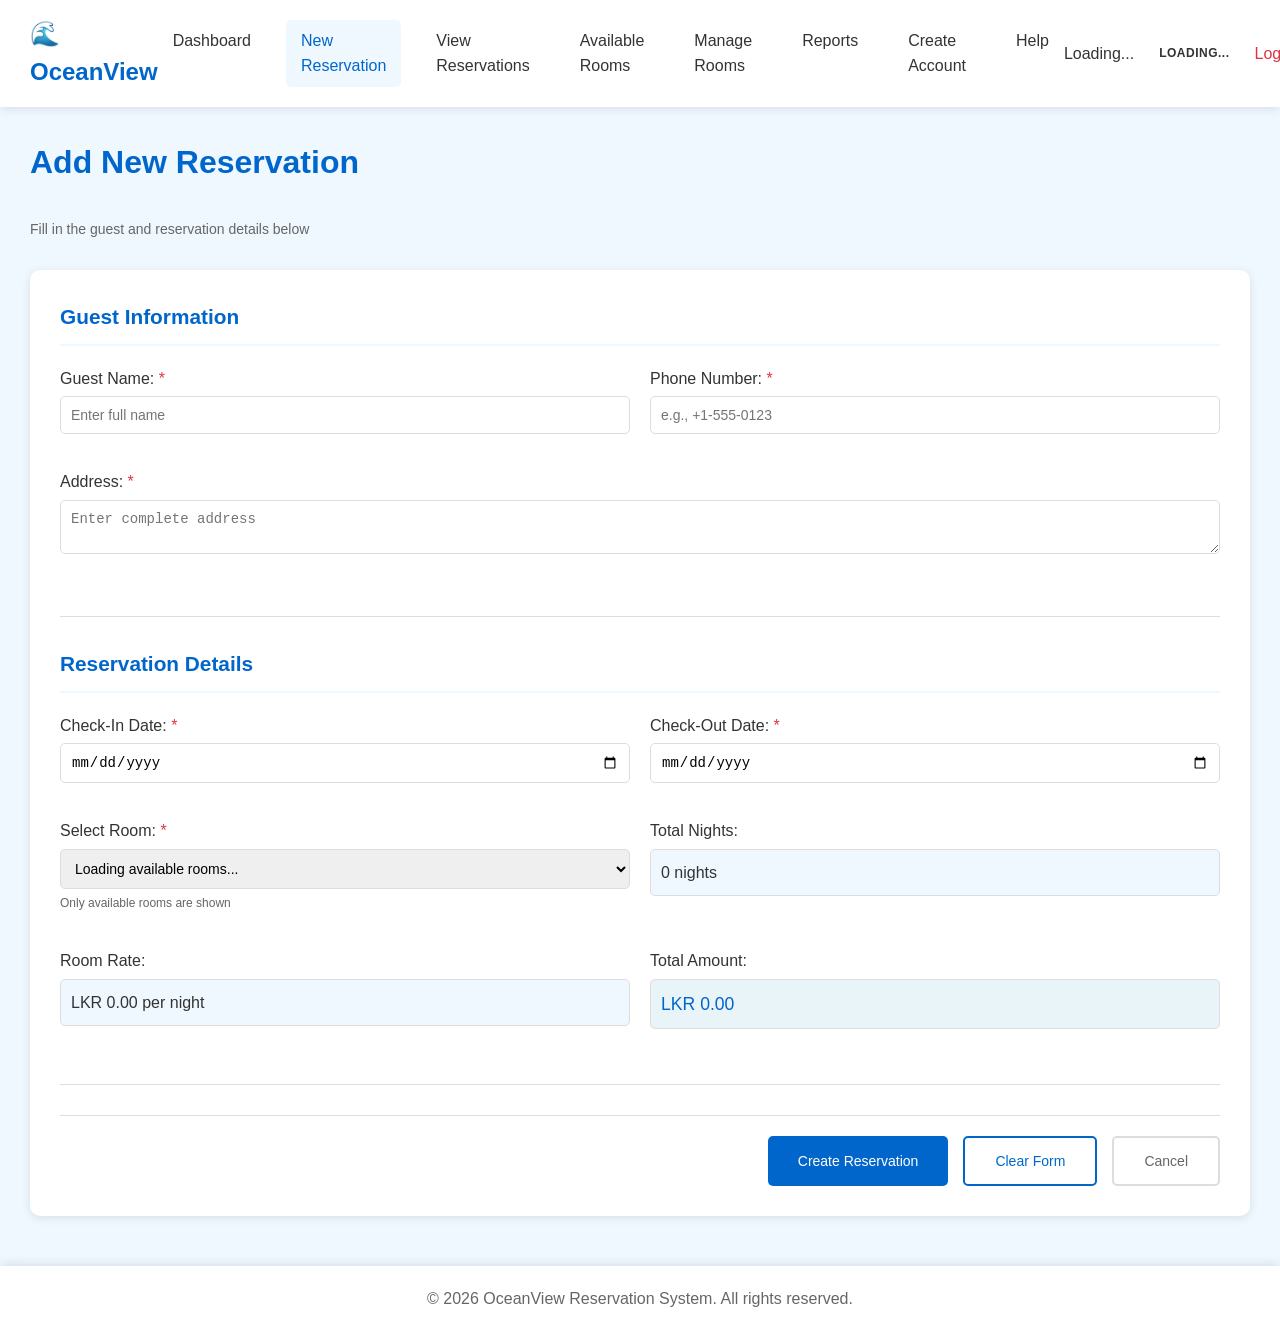
==== src/main/webapp/pages/add-reservation.html @ 39994189 "Add add-reservation.html and view-reservation.html pages" ====
<!DOCTYPE html>
<html lang="en">
<head>
    <meta charset="UTF-8">
    <meta name="viewport" content="width=device-width, initial-scale=1.0">
    <title>Add Reservation - OceanView Reservation System</title>
    <link rel="stylesheet" href="../css/style.css">
</head>
<body>
    <div class="dashboard-container">
        <header class="header">
            <div class="logo">🌊 OceanView</div>
            <nav class="nav">
                <a href="dashboard.html">Dashboard</a>
                <a href="add-reservation.html" class="active" data-permission="canAddReservations">New Reservation</a>
                <a href="view-reservation.html" data-permission="canViewReservations">View Reservations</a>
                <a href="available-rooms.html" data-permission="canViewRooms">Available Rooms</a>
                <a href="manage-rooms.html" data-permission="canManageRooms">Manage Rooms</a>
                <a href="report.html" data-permission="canViewReports">Reports</a>
                <a href="create-account.html" data-permission="canManageAccounts">Create Account</a>
                <a href="help.html">Help</a>
            </nav>
            <div class="user-menu">
                <span id="username">Loading...</span>
                <span id="userRole" class="role-badge">Loading...</span>
                <a href="../index.html" class="logout" onclick="logout(event)">Logout</a>
            </div>
        </header>

        <main class="main-content">
            <div class="page-header">
                <h1>Add New Reservation</h1>
                <p class="page-description">Fill in the guest and reservation details below</p>
            </div>

            <div id="messageArea" class="message-area" style="display: none;"></div>
            
            <form id="addReservationForm" class="reservation-form">
                <div class="form-section">
                    <h2>Guest Information</h2>
                    <div class="form-row">
                        <div class="form-group">
                            <label for="guestName">Guest Name: <span class="required">*</span></label>
                            <input type="text" id="guestName" name="guestName" required 
                                   placeholder="Enter full name" maxlength="100">
                            <span class="field-error" id="guestNameError"></span>
                        </div>
                        <div class="form-group">
                            <label for="contactNumber">Phone Number: <span class="required">*</span></label>
                            <input type="tel" id="contactNumber" name="contactNumber" required 
                                   placeholder="e.g., +1-555-0123" pattern="[\+]?[0-9\-\s]+" maxlength="20">
                            <span class="field-error" id="contactNumberError"></span>
                        </div>
                    </div>
                    <div class="form-row">
                        <div class="form-group full-width">
                            <label for="address">Address: <span class="required">*</span></label>
                            <textarea id="address" name="address" required rows="2" 
                                      placeholder="Enter complete address" maxlength="255"></textarea>
                            <span class="field-error" id="addressError"></span>
                        </div>
                    </div>
                </div>

                <div class="form-section">
                    <h2>Reservation Details</h2>
                    <div class="form-row">
                        <div class="form-group">
                            <label for="checkInDate">Check-In Date: <span class="required">*</span></label>
                            <input type="date" id="checkInDate" name="checkInDate" required>
                            <span class="field-error" id="checkInDateError"></span>
                        </div>
                        <div class="form-group">
                            <label for="checkOutDate">Check-Out Date: <span class="required">*</span></label>
                            <input type="date" id="checkOutDate" name="checkOutDate" required>
                            <span class="field-error" id="checkOutDateError"></span>
                        </div>
                    </div>
                    <div class="form-row">
                        <div class="form-group">
                            <label for="roomId">Select Room: <span class="required">*</span></label>
                            <select id="roomId" name="roomId" required>
                                <option value="">Loading available rooms...</option>
                            </select>
                            <span class="field-help">Only available rooms are shown</span>
                            <span class="field-error" id="roomIdError"></span>
                        </div>
                        <div class="form-group">
                            <label>Total Nights:</label>
                            <div class="calculated-field">
                                <span id="totalNights">0</span> nights
                            </div>
                        </div>
                    </div>
                    <div class="form-row">
                        <div class="form-group">
                            <label>Room Rate:</label>
                            <div class="calculated-field">
                                LKR <span id="pricePerNight">0.00</span> per night
                            </div>
                        </div>
                        <div class="form-group">
                            <label>Total Amount:</label>
                            <div class="calculated-field total-amount">
                                LKR <span id="totalAmount">0.00</span>
                            </div>
                        </div>
                    </div>
                </div>

                <div class="form-actions">
                    <button type="submit" class="btn-primary" id="submitBtn">
                        <span id="submitBtnText">Create Reservation</span>
                        <span id="submitBtnLoading" style="display: none;">Creating...</span>
                    </button>
                    <button type="reset" class="btn-secondary" id="resetBtn">Clear Form</button>
                    <a href="dashboard.html" class="btn-cancel">Cancel</a>
                </div>
            </form>
        </main>

        <footer class="footer">
            <p>&copy; 2026 OceanView Reservation System. All rights reserved.</p>
        </footer>
    </div>
    <script src="../js/auth.js?v=2"></script>
    <script src="../js/add-reservation.js?v=2"></script>
</body>
</html>
---- src/main/webapp/css/style.css ----
/* OceanView Reservation System - Main Stylesheet */

/* ========== Global Styles ========== */
* {
    margin: 0;
    padding: 0;
    box-sizing: border-box;
}

:root {
    --primary-color: #0066cc;
    --secondary-color: #004999;
    --accent-color: #00aaff;
    --success-color: #28a745;
    --warning-color: #ffc107;
    --danger-color: #dc3545;
    --light-bg: #f0f8ff;
    --white: #ffffff;
    --text-dark: #333333;
    --text-light: #666666;
    --border-color: #dddddd;
    --shadow: 0 2px 10px rgba(0,0,0,0.1);
}

body {
    font-family: 'Segoe UI', Tahoma, Geneva, Verdana, sans-serif;
    line-height: 1.6;
    color: var(--text-dark);
    background-color: var(--light-bg);
}

/* ========== Login Page Styles ========== */
.login-container {
    display: flex;
    justify-content: center;
    align-items: center;
    min-height: 100vh;
    background: linear-gradient(135deg, #0066cc 0%, #00aaff 100%);
}

.login-box {
    background: var(--white);
    padding: 40px;
    border-radius: 10px;
    box-shadow: 0 4px 20px rgba(0,0,0,0.2);
    width: 100%;
    max-width: 400px;
}

.login-box h1 {
    color: var(--primary-color);
    text-align: center;
    margin-bottom: 10px;
    font-size: 2em;
}

.login-box h2 {
    text-align: center;
    margin-bottom: 30px;
    color: var(--text-light);
    font-size: 1.2em;
    font-weight: normal;
}

/* ========== Form Styles ========== */
.form-group {
    margin-bottom: 20px;
}

.form-group label {
    display: block;
    margin-bottom: 5px;
    font-weight: 500;
    color: var(--text-dark);
}

.form-group input,
.form-group select,
.form-group textarea {
    width: 100%;
    padding: 10px;
    border: 1px solid var(--border-color);
    border-radius: 5px;
    font-size: 14px;
    transition: border-color 0.3s;
}

.form-group input:focus,
.form-group select:focus,
.form-group textarea:focus {
    outline: none;
    border-color: var(--primary-color);
}

.required {
    color: var(--danger-color);
}

.form-footer {
    text-align: center;
    margin-top: 20px;
}

.forgot-password {
    color: var(--primary-color);
    text-decoration: none;
}

.forgot-password:hover {
    text-decoration: underline;
}

/* ========== Button Styles ========== */
.btn-primary,
.btn-secondary,
.btn-cancel {
    padding: 10px 20px;
    border: none;
    border-radius: 5px;
    cursor: pointer;
    font-size: 14px;
    font-weight: 500;
    transition: background-color 0.3s, transform 0.1s;
    text-decoration: none;
    display: inline-block;
}

.btn-primary {
    background-color: var(--primary-color);
    color: var(--white);
}

.btn-primary:hover {
    background-color: var(--secondary-color);
    transform: translateY(-2px);
}

.btn-secondary {
    background-color: var(--text-light);
    color: var(--white);
}

.btn-secondary:hover {
    background-color: var(--text-dark);
}

.btn-cancel {
    background-color: var(--danger-color);
    color: var(--white);
}

.btn-cancel:hover {
    background-color: #c82333;
}

.btn-primary:disabled,
.btn-secondary:disabled,
.btn-cancel:disabled,
button.disabled,
a.disabled {
    opacity: 0.5;
    cursor: not-allowed;
    pointer-events: none;
}

.btn-sm {
    padding: 5px 12px;
    font-size: 0.875rem;
    border: none;
    border-radius: 4px;
    background-color: var(--primary-color);
    color: white;
    cursor: pointer;
    transition: background-color 0.3s;
}

.btn-sm:hover {
    background-color: var(--secondary-color);
}

.btn-sm:disabled {
    opacity: 0.5;
    cursor: not-allowed;
}

/* ========== Dashboard Layout ========== */
.dashboard-container {
    display: flex;
    flex-direction: column;
    min-height: 100vh;
}

/* ========== Header ========== */
.header {
    background-color: var(--white);
    box-shadow: var(--shadow);
    padding: 15px 30px;
    display: flex;
    justify-content: space-between;
    align-items: center;
}

.logo {
    font-size: 1.5em;
    font-weight: bold;
    color: var(--primary-color);
}

.nav {
    display: flex;
    gap: 20px;
}

.nav a {
    text-decoration: none;
    color: var(--text-dark);
    padding: 8px 15px;
    border-radius: 5px;
    transition: background-color 0.3s;
}

.nav a:hover,
.nav a.active {
    background-color: var(--light-bg);
    color: var(--primary-color);
}

.user-menu {
    display: flex;
    align-items: center;
    gap: 15px;
}

.user-menu #username {
    font-weight: 500;
}

.role-badge {
    padding: 4px 10px;
    border-radius: 4px;
    font-size: 0.75rem;
    font-weight: 600;
    text-transform: uppercase;
    letter-spacing: 0.5px;
}

.role-badge.role-admin {
    background-color: #dc3545;
    color: white;
}

.role-badge.role-manager {
    background-color: #0066cc;
    color: white;
}

.role-badge.role-staff {
    background-color: #28a745;
    color: white;
}

.role-badge.role-receptionist {
    background-color: #0066cc;
    color: white;
}

.logout {
    color: var(--danger-color);
    text-decoration: none;
    cursor: pointer;
}

.logout:hover {
    text-decoration: underline;
}

/* ========== Main Content ========== */
.main-content {
    flex: 1;
    padding: 30px;
    max-width: 1400px;
    margin: 0 auto;
    width: 100%;
}

.main-content h1 {
    color: var(--primary-color);
    margin-bottom: 30px;
}

/* ========== Stats Grid ========== */
.stats-grid {
    display: grid;
    grid-template-columns: repeat(auto-fit, minmax(250px, 1fr));
    gap: 20px;
    margin-bottom: 30px;
}

.stat-card {
    background: var(--white);
    padding: 20px;
    border-radius: 10px;
    box-shadow: var(--shadow);
    text-align: center;
}

.stat-card h3 {
    color: var(--text-light);
    font-size: 14px;
    margin-bottom: 10px;
}

.stat-number {
    font-size: 2.5em;
    font-weight: bold;
    color: var(--primary-color);
    margin: 10px 0;
}

.stat-label {
    color: var(--text-light);
    font-size: 12px;
}

/* ========== Tables ========== */
.table-container {
    background: var(--white);
    padding: 20px;
    border-radius: 10px;
    box-shadow: var(--shadow);
    overflow-x: auto;
}

table {
    width: 100%;
    border-collapse: collapse;
}

table thead {
    background-color: var(--primary-color);
    color: var(--white);
}

table th,
table td {
    padding: 12px;
    text-align: left;
    border-bottom: 1px solid var(--border-color);
}

table tbody tr:hover {
    background-color: var(--light-bg);
}

.no-data {
    text-align: center;
    color: var(--text-light);
    padding: 40px !important;
}

/* ========== Forms ========== */
.reservation-form,
.search-form,
.report-form {
    background: var(--white);
    padding: 20px;
    border-radius: 10px;
    box-shadow: var(--shadow);
    margin-bottom: 20px;
}

.form-section {
    margin-bottom: 30px;
}

.form-section h2 {
    color: var(--primary-color);
    margin-bottom: 20px;
    padding-bottom: 10px;
    border-bottom: 2px solid var(--light-bg);
}

.form-row {
    display: grid;
    grid-template-columns: repeat(auto-fit, minmax(250px, 1fr));
    gap: 20px;
    margin-bottom: 20px;
}

.form-actions {
    display: flex;
    gap: 10px;
    justify-content: flex-end;
    margin-top: 30px;
}

/* ========== Sections ========== */
.dashboard-section,
.filter-section,
.reservations-section {
    margin-bottom: 30px;
}

.section-header {
    display: flex;
    justify-content: space-between;
    align-items: center;
    margin-bottom: 20px;
}

/* ========== Footer ========== */
.footer {
    background-color: var(--white);
    box-shadow: 0 -2px 10px rgba(0,0,0,0.1);
    padding: 20px;
    text-align: center;
    color: var(--text-light);
}

/* ========== Status Badges ========== */
.status-badge {
    padding: 4px 10px;
    border-radius: 4px;
    font-size: 0.75rem;
    font-weight: 600;
    text-transform: uppercase;
    letter-spacing: 0.5px;
}

.status-badge.status-confirmed {
    background-color: #28a745;
    color: white;
}

.status-badge.status-active {
    background-color: #0066cc;
    color: white;
}

.status-badge.status-completed {
    background-color: #6c757d;
    color: white;
}

.status-badge.status-cancelled {
    background-color: #dc3545;
    color: white;
}

.status-badge.status-pending {
    background-color: #ffc107;
    color: #333;
}

/* ========== Alert Messages ========== */
.alert {
    padding: 12px 20px;
    border-radius: 5px;
    margin-bottom: 20px;
    font-weight: 500;
}

.alert-success {
    background-color: #d4edda;
    color: #155724;
    border: 1px solid #c3e6cb;
}

.alert-error {
    background-color: #f8d7da;
    color: #721c24;
    border: 1px solid #f5c6cb;
}

.alert-warning {
    background-color: #fff3cd;
    color: #856404;
    border: 1px solid #ffeaa7;
}

.alert-info {
    background-color: #d1ecf1;
    color: #0c5460;
    border: 1px solid #bee5eb;
}

/* ========== Modal ========== */
.modal {
    display: none;
    position: fixed;
    z-index: 1000;
    left: 0;
    top: 0;
    width: 100%;
    height: 100%;
    background-color: rgba(0,0,0,0.5);
}

.modal-content {
    background-color: var(--white);
    margin: 5% auto;
    padding: 30px;
    border-radius: 10px;
    width: 80%;
    max-width: 600px;
    box-shadow: var(--shadow);
}

.close {
    color: var(--text-light);
    float: right;
    font-size: 28px;
    font-weight: bold;
    cursor: pointer;
}

.close:hover {
    color: var(--text-dark);
}

/* ========== Pagination ========== */
.pagination {
    display: flex;
    justify-content: center;
    align-items: center;
    gap: 15px;
    margin-top: 20px;
}

.btn-page {
    padding: 8px 15px;
    border: 1px solid var(--border-color);
    background: var(--white);
    border-radius: 5px;
    cursor: pointer;
}

.btn-page:hover {
    background-color: var(--light-bg);
}

/* ========== Help Page ========== */
.help-section {
    background: var(--white);
    padding: 20px;
    border-radius: 10px;
    box-shadow: var(--shadow);
    margin-bottom: 20px;
}

.accordion-item {
    border-bottom: 1px solid var(--border-color);
    padding: 15px 0;
}

.accordion-header {
    cursor: pointer;
    color: var(--primary-color);
}

.accordion-content {
    display: none;
    padding: 15px 0;
}

.faq-item {
    margin-bottom: 20px;
}

/* ========== Add Reservation Page ========== */
.page-header {
    margin-bottom: 30px;
}

.page-description {
    color: var(--text-light);
    font-size: 14px;
    margin-top: 5px;
}

.message-area {
    padding: 15px;
    border-radius: 5px;
    margin-bottom: 20px;
    font-weight: 500;
}

.message-area.success {
    background-color: #d4edda;
    color: #155724;
    border: 1px solid #c3e6cb;
}

.message-area.error {
    background-color: #f8d7da;
    color: #721c24;
    border: 1px solid #f5c6cb;
}

.message-area.warning {
    background-color: #fff3cd;
    color: #856404;
    border: 1px solid #ffeaa7;
}

.reservation-form {
    background: var(--white);
    padding: 30px;
    border-radius: 10px;
    box-shadow: var(--shadow);
}

.form-section {
    margin-bottom: 30px;
    padding-bottom: 20px;
    border-bottom: 1px solid var(--border-color);
}

.form-section:last-of-type {
    border-bottom: none;
}

.form-section h2 {
    color: var(--primary-color);
    margin-bottom: 20px;
    font-size: 1.3em;
}

.form-row {
    display: grid;
    grid-template-columns: 1fr 1fr;
    gap: 20px;
    margin-bottom: 15px;
}

.form-group.full-width {
    grid-column: 1 / -1;
}

.field-error {
    display: none;
    color: var(--danger-color);
    font-size: 12px;
    margin-top: 5px;
}

.form-group input.error,
.form-group select.error,
.form-group textarea.error {
    border-color: var(--danger-color);
}

.field-help {
    display: block;
    font-size: 12px;
    color: var(--text-light);
    margin-top: 5px;
}

.calculated-field {
    padding: 10px;
    background-color: var(--light-bg);
    border: 1px solid var(--border-color);
    border-radius: 5px;
    font-weight: 500;
    color: var(--text-dark);
}

.calculated-field.total-amount {
    background-color: #e8f4f8;
    color: var(--primary-color);
    font-size: 1.1em;
}

.form-actions {
    display: flex;
    gap: 15px;
    margin-top: 30px;
    padding-top: 20px;
    border-top: 1px solid var(--border-color);
}

.btn-primary,
.btn-secondary,
.btn-cancel {
    padding: 12px 30px;
    border-radius: 5px;
    font-size: 14px;
    font-weight: 500;
    cursor: pointer;
    transition: all 0.3s;
    text-decoration: none;
    display: inline-block;
    text-align: center;
}

.btn-primary {
    background-color: var(--primary-color);
    color: var(--white);
    border: none;
}

.btn-primary:hover:not(:disabled) {
    background-color: var(--secondary-color);
}

.btn-primary:disabled {
    opacity: 0.6;
    cursor: not-allowed;
}

.btn-secondary {
    background-color: var(--white);
    color: var(--primary-color);
    border: 2px solid var(--primary-color);
}

.btn-secondary:hover {
    background-color: var(--light-bg);
}

.btn-cancel {
    background-color: var(--white);
    color: var(--text-light);
    border: 2px solid var(--border-color);
}

.btn-cancel:hover {
    background-color: #f5f5f5;
    border-color: var(--text-light);
}

/* ========== Loading ========== */
.loading-container {
    display: flex;
    flex-direction: column;
    justify-content: center;
    align-items: center;
    min-height: 100vh;
    text-align: center;
}

.loading-spinner {
    display: flex;
    flex-direction: column;
    align-items: center;
    padding: 40px;
    gap: 15px;
}

.spinner {
    border: 4px solid var(--light-bg);
    border-top: 4px solid var(--primary-color);
    border-radius: 50%;
    width: 40px;
    height: 40px;
    animation: spin 1s linear infinite;
}

@keyframes spin {
    0% { transform: rotate(0deg); }
    100% { transform: rotate(360deg); }
}

/* ========== View Reservations Page ========== */
.filter-section {
    background: var(--white);
    padding: 20px;
    border-radius: 10px;
    box-shadow: var(--shadow);
    margin-bottom: 20px;
}

.filter-section h2 {
    color: var(--primary-color);
    margin-bottom: 15px;
}

.search-form {
    margin-top: 15px;
}

.reservations-section {
    background: var(--white);
    padding: 20px;
    border-radius: 10px;
    box-shadow: var(--shadow);
}

.section-header {
    display: flex;
    justify-content: space-between;
    align-items: center;
    margin-bottom: 20px;
    padding-bottom: 15px;
    border-bottom: 2px solid var(--light-bg);
}

.section-header h2 {
    color: var(--primary-color);
    margin: 0;
}

.count-badge {
    background-color: var(--primary-color);
    color: var(--white);
    padding: 5px 15px;
    border-radius: 20px;
    font-size: 14px;
    font-weight: 500;
    margin-right: 10px;
}

.table-container {
    overflow-x: auto;
    margin-bottom: 20px;
}

.reservations-table {
    width: 100%;
    border-collapse: collapse;
    background: var(--white);
}

.reservations-table thead {
    background-color: var(--primary-color);
    color: var(--white);
}

.reservations-table th {
    padding: 12px;
    text-align: left;
    font-weight: 600;
    font-size: 14px;
}

.reservations-table td {
    padding: 12px;
    border-bottom: 1px solid var(--border-color);
    font-size: 14px;
}

.reservations-table tbody tr:hover {
    background-color: var(--light-bg);
}

.reservations-table .no-data {
    text-align: center;
    padding: 40px;
    color: var(--text-light);
    font-style: italic;
}

.contact-info {
    display: flex;
    flex-direction: column;
    gap: 3px;
}

.text-muted {
    color: var(--text-light);
}

.small {
    font-size: 12px;
}

.room-badge {
    background-color: #e8f4f8;
    color: var(--primary-color);
    padding: 4px 10px;
    border-radius: 15px;
    font-size: 13px;
    font-weight: 500;
}

.amount-text {
    color: var(--success-color);
    font-size: 15px;
}

.action-buttons {
    display: flex;
    gap: 5px;
    justify-content: flex-start;
}

.btn-icon {
    background: none;
    border: none;
    font-size: 18px;
    cursor: pointer;
    padding: 5px;
    border-radius: 5px;
    transition: background-color 0.3s;
}

.btn-icon:hover {
    background-color: var(--light-bg);
}

.btn-icon.btn-danger:hover {
    background-color: #ffebee;
}

.btn-danger {
    background-color: var(--danger-color);
    color: var(--white);
    border: none;
    padding: 10px 20px;
    border-radius: 5px;
    cursor: pointer;
    font-weight: 500;
}

.btn-danger:hover {
    background-color: #c82333;
}

/* ========== Modal Styles ========== */
.modal {
    display: none;
    position: fixed;
    z-index: 1000;
    left: 0;
    top: 0;
    width: 100%;
    height: 100%;
    overflow: auto;
    background-color: rgba(0,0,0,0.5);
}

.modal-content {
    background-color: var(--white);
    margin: 5% auto;
    padding: 30px;
    border-radius: 10px;
    width: 90%;
    max-width: 700px;
    box-shadow: 0 4px 20px rgba(0,0,0,0.3);
    position: relative;
}

.modal-content.modal-small {
    max-width: 400px;
}

.modal-content h2 {
    color: var(--primary-color);
    margin-bottom: 20px;
}

.close {
    color: var(--text-light);
    float: right;
    font-size: 28px;
    font-weight: bold;
    cursor: pointer;
    line-height: 20px;
}

.close:hover {
    color: var(--text-dark);
}

.reservation-details-content {
    margin-top: 20px;
}

.details-grid {
    display: grid;
    grid-template-columns: 1fr 1fr;
    gap: 15px;
    margin-bottom: 20px;
}

.detail-item {
    padding: 10px;
    background-color: var(--light-bg);
    border-radius: 5px;
}

.detail-item.highlight {
    background-color: #e8f4f8;
    border: 2px solid var(--primary-color);
}

.detail-item label {
    display: block;
    font-size: 12px;
    color: var(--text-light);
    margin-bottom: 5px;
    font-weight: 500;
}

.detail-value {
    display: block;
    font-size: 14px;
    color: var(--text-dark);
}

.modal-footer {
    display: flex;
    gap: 10px;
    justify-content: flex-end;
    margin-top: 20px;
    padding-top: 20px;
    border-top: 1px solid var(--border-color);
}

.modal-actions {
    display: flex;
    gap: 10px;
    justify-content: center;
    margin-top: 20px;
}

.warning-text {
    color: var(--danger-color);
    font-weight: 500;
    text-align: center;
}

.error-text {
    color: var(--danger-color);
}

/* ========== Responsive ========== */
@media (max-width: 768px) {
    .header {
        flex-direction: column;
        gap: 15px;
    }
    
    .nav {
        flex-direction: column;
        width: 100%;
    }
    
    .stats-grid {
        grid-template-columns: 1fr;
    }
    
    .form-row {
        grid-template-columns: 1fr;
    }
    
    .section-header {
        flex-direction: column;
        align-items: flex-start;
        gap: 10px;
    }
    
    .details-grid {
        grid-template-columns: 1fr;
    }
    
    .action-buttons {
        flex-wrap: wrap;
    }
    
    .reservations-table {
        font-size: 12px;
    }
    
    .reservations-table th,
    .reservations-table td {
        padding: 8px;
    }
    
    .modal-content {
        width: 95%;
        margin: 10% auto;
        padding: 20px;
    }
}

/* ========== Help Page Styles ========== */

/* Quick Links Grid */
.quick-links {
    margin-bottom: 40px;
}

.quick-links-grid {
    display: grid;
    grid-template-columns: repeat(auto-fit, minmax(250px, 1fr));
    gap: 20px;
    margin-top: 20px;
}

.quick-link-card {
    background: var(--white);
    border: 2px solid var(--border-color);
    border-radius: 10px;
    padding: 25px;
    text-align: center;
    text-decoration: none;
    color: var(--text-dark);
    transition: all 0.3s ease;
    cursor: pointer;
}

.quick-link-card:hover {
    transform: translateY(-5px);
    box-shadow: 0 8px 20px rgba(0,102,204,0.2);
    border-color: var(--primary-color);
}

.quick-link-card .icon {
    font-size: 3em;
    display: block;
    margin-bottom: 15px;
}

.quick-link-card h3 {
    color: var(--primary-color);
    margin-bottom: 10px;
    font-size: 1.3em;
}

.quick-link-card p {
    color: var(--text-light);
    font-size: 0.95em;
}

/* Role Cards */
.role-cards {
    display: grid;
    grid-template-columns: repeat(auto-fit, minmax(300px, 1fr));
    gap: 20px;
    margin: 20px 0;
}

.role-card {
    background: var(--white);
    border: 2px solid var(--border-color);
    border-radius: 8px;
    padding: 20px;
}

.role-card h4 {
    color: var(--primary-color);
    margin-bottom: 15px;
    font-size: 1.2em;
}

.role-card ul {
    list-style: none;
    padding: 0;
}

.role-card li {
    padding: 8px 0;
    padding-left: 25px;
    position: relative;
}

.role-card li:before {
    content: '✓';
    position: absolute;
    left: 0;
    color: var(--success-color);
    font-weight: bold;
}

/* Accordion Styles */
.accordion {
    margin-top: 20px;
}

.accordion-item {
    background: var(--white);
    border: 1px solid var(--border-color);
    border-radius: 8px;
    margin-bottom: 15px;
    overflow: hidden;
}

.accordion-header {
    background: linear-gradient(to right, var(--primary-color), var(--accent-color));
    color: var(--white);
    padding: 15px 20px;
    cursor: pointer;
    display: flex;
    align-items: center;
    font-weight: bold;
    transition: background 0.3s ease;
}

.accordion-header:hover {
    background: linear-gradient(to right, var(--secondary-color), var(--primary-color));
}

.accordion-header span {
    margin-right: 10px;
    transition: transform 0.3s ease;
    display: inline-block;
}

.accordion-item.active .accordion-header span {
    transform: rotate(90deg);
}

.accordion-content {
    max-height: 0;
    overflow: hidden;
    transition: max-height 0.3s ease;
    padding: 0 20px;
}

.accordion-item.active .accordion-content {
    padding: 20px;
}

/* Feature Categories */
.feature-category {
    background: var(--white);
    border: 1px solid var(--border-color);
    border-radius: 8px;
    padding: 25px;
    margin-bottom: 20px;
}

.feature-category h3 {
    color: var(--primary-color);
    margin-bottom: 15px;
    padding-bottom: 10px;
    border-bottom: 2px solid var(--border-color);
}

/* Feature List */
.feature-list {
    list-style: none;
    padding: 0;
}

.feature-list li {
    padding: 10px 0;
    padding-left: 30px;
    position: relative;
    line-height: 1.6;
}

.feature-list li:before {
    content: '▸';
    position: absolute;
    left: 10px;
    color: var(--primary-color);
    font-weight: bold;
}

.feature-list ul {
    margin-top: 8px;
    margin-left: 20px;
}

/* Steps List */
.steps-list {
    padding-left: 25px;
    margin: 15px 0;
}

.steps-list li {
    padding: 10px 0;
    line-height: 1.6;
}

.steps-list ul {
    list-style: disc;
    margin-top: 8px;
    margin-left: 25px;
}

/* Help Tips */
.help-tip {
    background: #e3f2fd;
    border-left: 4px solid var(--primary-color);
    padding: 15px;
    margin: 15px 0;
    border-radius: 4px;
}

/* Warning Box */
.warning-box {
    background: #fff3cd;
    border-left: 4px solid var(--warning-color);
    padding: 15px;
    margin: 15px 0;
    border-radius: 4px;
}

/* FAQ Items */
.faq {
    margin-top: 20px;
}

.faq-item {
    background: var(--white);
    border: 1px solid var(--border-color);
    border-radius: 8px;
    padding: 20px;
    margin-bottom: 15px;
}

.faq-item h3 {
    color: var(--primary-color);
    margin-bottom: 10px;
    font-size: 1.1em;
}

.faq-item p {
    color: var(--text-dark);
    line-height: 1.6;
}

/* Troubleshooting Items */
.troubleshooting-item {
    background: var(--white);
    border: 1px solid var(--border-color);
    border-radius: 8px;
    padding: 20px;
    margin-bottom: 20px;
}

.troubleshooting-item h3 {
    color: var(--danger-color);
    margin-bottom: 15px;
    font-size: 1.1em;
}

.troubleshooting-item p {
    font-weight: bold;
    margin-bottom: 10px;
}

/* Contact Methods */
.contact-methods {
    display: grid;
    grid-template-columns: repeat(auto-fit, minmax(250px, 1fr));
    gap: 20px;
    margin: 20px 0;
}

.contact-method {
    background: var(--white);
    border: 2px solid var(--border-color);
    border-radius: 8px;
    padding: 20px;
    text-align: center;
}

.contact-method h3 {
    color: var(--primary-color);
    margin-bottom: 15px;
    font-size: 1.2em;
}

.contact-method p {
    margin: 5px 0;
    line-height: 1.6;
}

.contact-method a {
    color: var(--primary-color);
    text-decoration: none;
}

.contact-method a:hover {
    text-decoration: underline;
}

/* Support Tips */
.support-tips {
    background: #e8f5e9;
    border: 2px solid var(--success-color);
    border-radius: 8px;
    padding: 20px;
    margin-top: 30px;
}

.support-tips h3 {
    color: var(--success-color);
    margin-bottom: 15px;
}

/* System Information */
.system-info {
    margin-top: 20px;
}

.info-section {
    background: var(--white);
    border: 1px solid var(--border-color);
    border-radius: 8px;
    padding: 20px;
    margin-bottom: 20px;
}

.info-section h3 {
    color: var(--primary-color);
    margin-bottom: 15px;
    padding-bottom: 10px;
    border-bottom: 2px solid var(--border-color);
}

.info-section p {
    margin: 10px 0;
}

/* Highlight Animation for Sections */
@keyframes highlight {
    0% { background-color: transparent; }
    50% { background-color: #fff9c4; }
    100% { background-color: transparent; }
}

.help-section.highlight {
    animation: highlight 2s ease;
}

/* Responsive Design for Help Page */
@media screen and (max-width: 768px) {
    .quick-links-grid {
        grid-template-columns: 1fr;
    }
    
    .role-cards {
        grid-template-columns: 1fr;
    }
    
    .contact-methods {
        grid-template-columns: 1fr;
    }
    
    .accordion-header {
        font-size: 0.95em;
        padding: 12px 15px;
    }
    
    .accordion-content {
        font-size: 0.9em;
    }
}

/* Print Styles for Help Page */
@media print {
    .sidebar,
    .header,
    .footer,
    .quick-links {
        display: none;
    }
    
    .accordion-content {
        display: block !important;
        max-height: none !important;
    }
    
    .help-section {
        page-break-inside: avoid;
    }
}
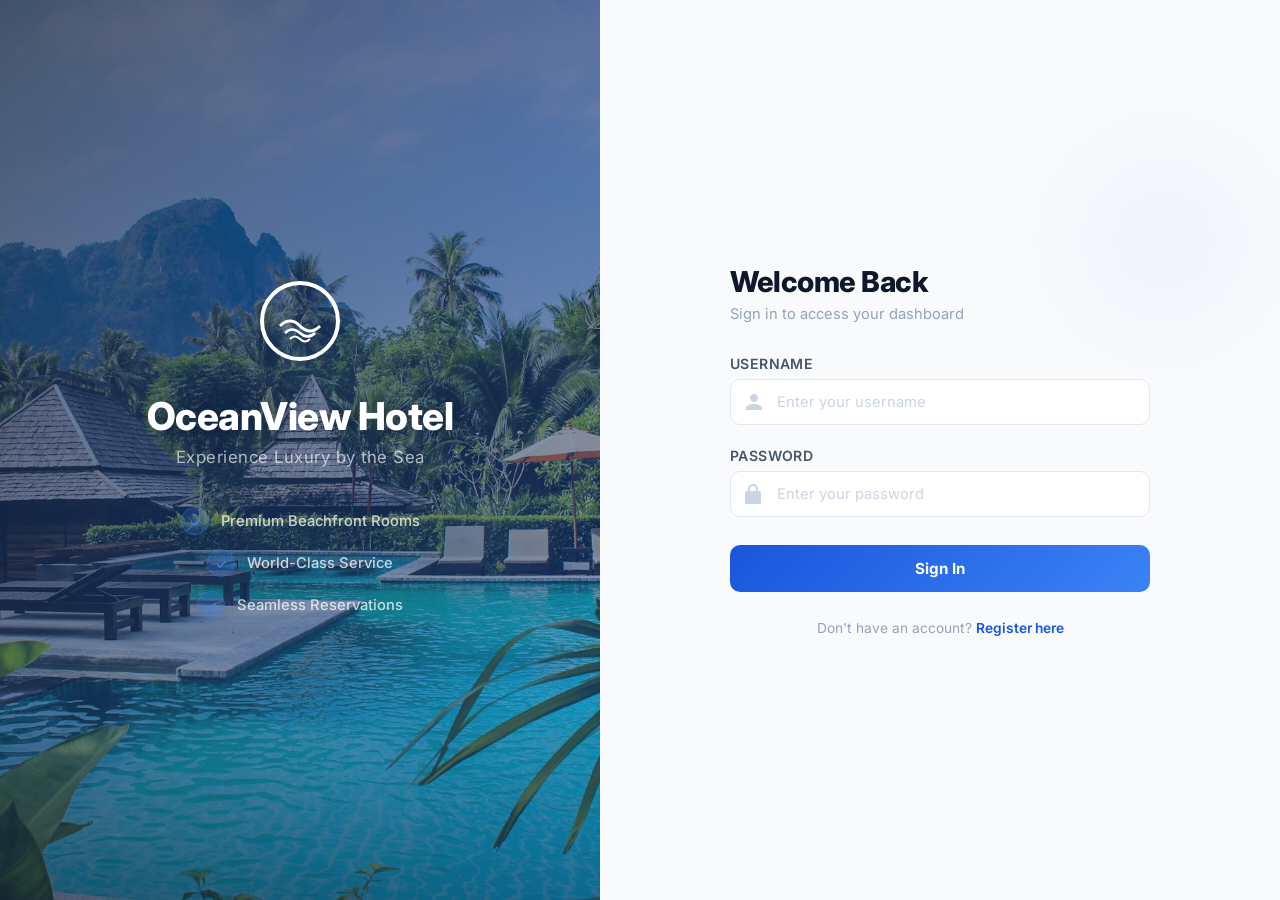
==== commit e2f17a27: "Update HTML pages with background images and UI polish" ====
--- a/src/main/webapp/pages/add-reservation.html
+++ b/src/main/webapp/pages/add-reservation.html
@@ -8,22 +8,25 @@
 </head>
 <body>
     <div class="dashboard-container">
-        <header class="header">
-            <div class="logo">🌊 OceanView</div>
+                <header class="header">
+            <div class="logo">
+                <svg class="logo-icon" width="32" height="32" viewBox="0 0 32 32" fill="none"><circle cx="16" cy="16" r="14" stroke="white" stroke-width="2.5"/><path d="M8 18 Q12 13, 16 18 T24 18" stroke="white" stroke-width="2" fill="none"/><path d="M10 22 Q13 18, 16 22 T22 22" stroke="white" stroke-width="1.5" fill="none"/></svg>
+                <span>OceanView</span>
+            </div>
             <nav class="nav">
-                <a href="dashboard.html">Dashboard</a>
-                <a href="add-reservation.html" class="active" data-permission="canAddReservations">New Reservation</a>
-                <a href="view-reservation.html" data-permission="canViewReservations">View Reservations</a>
-                <a href="available-rooms.html" data-permission="canViewRooms">Available Rooms</a>
-                <a href="manage-rooms.html" data-permission="canManageRooms">Manage Rooms</a>
-                <a href="report.html" data-permission="canViewReports">Reports</a>
-                <a href="create-account.html" data-permission="canManageAccounts">Create Account</a>
-                <a href="help.html">Help</a>
+                <a href="dashboard.html"><svg width="18" height="18" viewBox="0 0 24 24" fill="none" stroke="currentColor" stroke-width="2"><rect x="3" y="3" width="7" height="7" rx="1"/><rect x="14" y="3" width="7" height="7" rx="1"/><rect x="3" y="14" width="7" height="7" rx="1"/><rect x="14" y="14" width="7" height="7" rx="1"/></svg><span>Dashboard</span></a>
+                <a href="add-reservation.html" class="active" data-permission="canAddReservations"><svg width="18" height="18" viewBox="0 0 24 24" fill="none" stroke="currentColor" stroke-width="2"><circle cx="12" cy="12" r="10"/><line x1="12" y1="8" x2="12" y2="16"/><line x1="8" y1="12" x2="16" y2="12"/></svg><span>New Reservation</span></a>
+                <a href="view-reservation.html" data-permission="canViewReservations"><svg width="18" height="18" viewBox="0 0 24 24" fill="none" stroke="currentColor" stroke-width="2"><path d="M14 2H6a2 2 0 00-2 2v16a2 2 0 002 2h12a2 2 0 002-2V8z"/><polyline points="14 2 14 8 20 8"/><line x1="16" y1="13" x2="8" y2="13"/><line x1="16" y1="17" x2="8" y2="17"/></svg><span>View Reservations</span></a>
+                <a href="available-rooms.html" data-permission="canViewRooms"><svg width="18" height="18" viewBox="0 0 24 24" fill="none" stroke="currentColor" stroke-width="2"><path d="M3 9l9-7 9 7v11a2 2 0 01-2 2H5a2 2 0 01-2-2z"/><polyline points="9 22 9 12 15 12 15 22"/></svg><span>Available Rooms</span></a>
+                <a href="manage-rooms.html" data-permission="canManageRooms"><svg width="18" height="18" viewBox="0 0 24 24" fill="none" stroke="currentColor" stroke-width="2"><circle cx="12" cy="12" r="3"/><path d="M19.4 15a1.65 1.65 0 00.33 1.82l.06.06a2 2 0 010 2.83 2 2 0 01-2.83 0l-.06-.06a1.65 1.65 0 00-1.82-.33 1.65 1.65 0 00-1 1.51V21a2 2 0 01-4 0v-.09A1.65 1.65 0 009 19.4a1.65 1.65 0 00-1.82.33l-.06.06a2 2 0 01-2.83-2.83l.06-.06A1.65 1.65 0 004.68 15a1.65 1.65 0 00-1.51-1H3a2 2 0 010-4h.09A1.65 1.65 0 004.6 9a1.65 1.65 0 00-.33-1.82l-.06-.06a2 2 0 012.83-2.83l.06.06A1.65 1.65 0 009 4.68a1.65 1.65 0 001-1.51V3a2 2 0 014 0v.09a1.65 1.65 0 001 1.51 1.65 1.65 0 001.82-.33l.06-.06a2 2 0 012.83 2.83l-.06.06A1.65 1.65 0 0019.4 9a1.65 1.65 0 001.51 1H21a2 2 0 010 4h-.09a1.65 1.65 0 00-1.51 1z"/></svg><span>Manage Rooms</span></a>
+                <a href="report.html" data-permission="canViewReports"><svg width="18" height="18" viewBox="0 0 24 24" fill="none" stroke="currentColor" stroke-width="2"><line x1="18" y1="20" x2="18" y2="10"/><line x1="12" y1="20" x2="12" y2="4"/><line x1="6" y1="20" x2="6" y2="14"/></svg><span>Reports</span></a>
+                <a href="create-account.html" data-permission="canManageAccounts"><svg width="18" height="18" viewBox="0 0 24 24" fill="none" stroke="currentColor" stroke-width="2"><path d="M16 21v-2a4 4 0 00-4-4H5a4 4 0 00-4 4v2"/><circle cx="8.5" cy="7" r="4"/><line x1="20" y1="8" x2="20" y2="14"/><line x1="23" y1="11" x2="17" y2="11"/></svg><span>Create Account</span></a>
+                <a href="help.html"><svg width="18" height="18" viewBox="0 0 24 24" fill="none" stroke="currentColor" stroke-width="2"><circle cx="12" cy="12" r="10"/><path d="M9.09 9a3 3 0 015.83 1c0 2-3 3-3 3"/><line x1="12" y1="17" x2="12.01" y2="17"/></svg><span>Help</span></a>
             </nav>
             <div class="user-menu">
                 <span id="username">Loading...</span>
                 <span id="userRole" class="role-badge">Loading...</span>
-                <a href="../index.html" class="logout" onclick="logout(event)">Logout</a>
+                <a href="../index.html" class="logout" onclick="logout(event)"><svg width="16" height="16" viewBox="0 0 24 24" fill="none" stroke="currentColor" stroke-width="2"><path d="M9 21H5a2 2 0 01-2-2V5a2 2 0 012-2h4"/><polyline points="16 17 21 12 16 7"/><line x1="21" y1="12" x2="9" y2="12"/></svg> Logout</a>
             </div>
         </header>
 
@@ -34,20 +37,20 @@
             </div>
 
             <div id="messageArea" class="message-area" style="display: none;"></div>
-            
+
             <form id="addReservationForm" class="reservation-form">
                 <div class="form-section">
                     <h2>Guest Information</h2>
                     <div class="form-row">
                         <div class="form-group">
                             <label for="guestName">Guest Name: <span class="required">*</span></label>
-                            <input type="text" id="guestName" name="guestName" required 
+                            <input type="text" id="guestName" name="guestName" required
                                    placeholder="Enter full name" maxlength="100">
                             <span class="field-error" id="guestNameError"></span>
                         </div>
                         <div class="form-group">
                             <label for="contactNumber">Phone Number: <span class="required">*</span></label>
-                            <input type="tel" id="contactNumber" name="contactNumber" required 
+                            <input type="tel" id="contactNumber" name="contactNumber" required
                                    placeholder="e.g., +1-555-0123" pattern="[\+]?[0-9\-\s]+" maxlength="20">
                             <span class="field-error" id="contactNumberError"></span>
                         </div>
@@ -55,7 +58,7 @@
                     <div class="form-row">
                         <div class="form-group full-width">
                             <label for="address">Address: <span class="required">*</span></label>
-                            <textarea id="address" name="address" required rows="2" 
+                            <textarea id="address" name="address" required rows="2"
                                       placeholder="Enter complete address" maxlength="255"></textarea>
                             <span class="field-error" id="addressError"></span>
                         </div>
--- a/src/main/webapp/css/style.css
+++ b/src/main/webapp/css/style.css
@@ -1,1463 +1,1769 @@
-/* OceanView Reservation System - Main Stylesheet */
-
-/* ========== Global Styles ========== */
-* {
+@import url('https://fonts.googleapis.com/css2?family=Inter:wght@300;400;500;600;700;800;900&display=swap');
+
+:root {
+    --primary: #1a56db;
+    --primary-dark: #1e40af;
+    --primary-light: #3b82f6;
+    --primary-bg: #eff6ff;
+    --secondary: #1e3a5f;
+    --accent: #0ea5e9;
+    --accent-light: #e0f2fe;
+    --success: #059669;
+    --success-bg: #ecfdf5;
+    --warning: #d97706;
+    --warning-bg: #fffbeb;
+    --danger: #dc2626;
+    --danger-bg: #fef2f2;
+    --info: #0284c7;
+    --info-bg: #f0f9ff;
+    --gray-50: #f9fafb;
+    --gray-100: #f3f4f6;
+    --gray-200: #e5e7eb;
+    --gray-300: #d1d5db;
+    --gray-400: #9ca3af;
+    --gray-500: #6b7280;
+    --gray-600: #4b5563;
+    --gray-700: #374151;
+    --gray-800: #1f2937;
+    --gray-900: #111827;
+    --white: #ffffff;
+    --body-bg: #f0f4f8;
+    --sidebar-width: 260px;
+    --card-shadow: 0 1px 3px rgba(0,0,0,0.06), 0 4px 12px rgba(0,0,0,0.04);
+    --card-shadow-hover: 0 8px 30px rgba(0,0,0,0.12);
+    --radius: 14px;
+    --radius-sm: 10px;
+    --radius-xs: 8px;
+    --radius-lg: 18px;
+    --transition: all 0.3s cubic-bezier(0.4, 0, 0.2, 1);
+    --transition-fast: all 0.15s ease;
+    --transition-bounce: all 0.4s cubic-bezier(0.34, 1.56, 0.64, 1);
+
+    --primary-color: var(--primary);
+    --secondary-color: var(--primary-dark);
+    --accent-color: var(--accent);
+    --success-color: var(--success);
+    --warning-color: var(--warning);
+    --danger-color: var(--danger);
+    --text-dark: var(--gray-800);
+    --text-light: var(--gray-500);
+    --light-bg: var(--gray-50);
+    --shadow: var(--card-shadow);
+    --header-shadow: 0 4px 12px rgba(0,0,0,0.08);
+}
+
+*,
+*::before,
+*::after {
     margin: 0;
     padding: 0;
     box-sizing: border-box;
 }
 
-:root {
-    --primary-color: #0066cc;
-    --secondary-color: #004999;
-    --accent-color: #00aaff;
-    --success-color: #28a745;
-    --warning-color: #ffc107;
-    --danger-color: #dc3545;
-    --light-bg: #f0f8ff;
-    --white: #ffffff;
-    --text-dark: #333333;
-    --text-light: #666666;
-    --border-color: #dddddd;
-    --shadow: 0 2px 10px rgba(0,0,0,0.1);
+html {
+    font-size: 17px;
 }
 
 body {
-    font-family: 'Segoe UI', Tahoma, Geneva, Verdana, sans-serif;
+    font-family: 'Inter', 'Segoe UI', system-ui, -apple-system, sans-serif;
+    background: var(--body-bg);
+    color: var(--gray-700);
     line-height: 1.6;
-    color: var(--text-dark);
-    background-color: var(--light-bg);
-}
-
-/* ========== Login Page Styles ========== */
-.login-container {
-    display: flex;
+    font-size: 0.94rem;
+    -webkit-font-smoothing: antialiased;
+    -moz-osx-font-smoothing: grayscale;
+    min-height: 100vh;
+}
+
+a { text-decoration: none; color: inherit; }
+img { max-width: 100%; }
+button { font-family: inherit; }
+input, select, textarea { font-family: inherit; }
+
+.dashboard-container {
+    display: flex;
+    flex-wrap: wrap;
+    min-height: 100vh;
+}
+
+.header {
+    width: var(--sidebar-width);
+    min-width: var(--sidebar-width);
+    height: 100vh;
+    position: fixed;
+    top: 0;
+    left: 0;
+    z-index: 1000;
+    display: flex;
+    flex-direction: column;
+    background: linear-gradient(180deg, rgba(10, 15, 30, 0.88) 0%, rgba(18, 32, 61, 0.85) 35%, rgba(26, 58, 107, 0.82) 70%, rgba(26, 86, 219, 0.8) 100%),
+                url('../images/hotel-lobby.jpg') center/cover no-repeat;
+    padding: 0;
+    overflow-y: auto;
+    overflow-x: hidden;
+    animation: sidebarSlideIn 0.5s cubic-bezier(0.25, 0.46, 0.45, 0.94) both;
+}
+
+@keyframes sidebarSlideIn {
+    from { transform: translateX(-100%); opacity: 0; }
+    to { transform: translateX(0); opacity: 1; }
+}
+
+.header::after {
+    content: '';
+    position: absolute;
+    top: 0;
+    right: 0;
+    width: 1px;
+    height: 100%;
+    background: linear-gradient(180deg, transparent, rgba(255,255,255,0.08), transparent);
+}
+
+.logo {
+    padding: 28px 24px 24px;
+    text-align: center;
+    font-size: 1.35rem;
+    font-weight: 800;
+    color: var(--white);
+    letter-spacing: -0.5px;
+    border-bottom: 1px solid rgba(255,255,255,0.06);
+    animation: logoFadeIn 0.6s ease 0.3s both;
+    position: relative;
+    display: flex;
+    align-items: center;
     justify-content: center;
-    align-items: center;
+    gap: 10px;
+}
+
+.logo-icon {
+    flex-shrink: 0;
+    filter: drop-shadow(0 0 6px rgba(14, 165, 233, 0.4));
+    animation: logoIconPulse 3s ease-in-out infinite;
+}
+
+@keyframes logoIconPulse {
+    0%, 100% { filter: drop-shadow(0 0 6px rgba(14, 165, 233, 0.4)); }
+    50% { filter: drop-shadow(0 0 12px rgba(14, 165, 233, 0.7)); }
+}
+
+.logo span {
+    background: linear-gradient(135deg, #ffffff 0%, #93c5fd 100%);
+    -webkit-background-clip: text;
+    -webkit-text-fill-color: transparent;
+    background-clip: text;
+}
+
+.logo::after {
+    content: '';
+    position: absolute;
+    bottom: 0;
+    left: 20%;
+    width: 60%;
+    height: 1px;
+    background: linear-gradient(90deg, transparent, rgba(14,165,233,0.4), transparent);
+}
+
+@keyframes logoFadeIn {
+    from { opacity: 0; transform: scale(0.9); }
+    to { opacity: 1; transform: scale(1); }
+}
+
+.nav {
+    display: flex;
+    flex-direction: column;
+    padding: 16px 12px;
+    gap: 2px;
+    flex: 1;
+}
+
+.nav a {
+    color: rgba(255, 255, 255, 0.65);
+    padding: 11px 18px;
+    border-radius: var(--radius-xs);
+    font-size: 0.875rem;
+    font-weight: 500;
+    transition: var(--transition);
+    position: relative;
+    overflow: hidden;
+    letter-spacing: 0.01em;
+    display: flex;
+    align-items: center;
+    gap: 12px;
+}
+
+.nav a svg {
+    flex-shrink: 0;
+    opacity: 0.7;
+    transition: var(--transition);
+}
+
+.nav a:hover svg {
+    opacity: 1;
+    transform: scale(1.1);
+}
+
+.nav a.active svg {
+    opacity: 1;
+    filter: drop-shadow(0 0 4px rgba(14, 165, 233, 0.5));
+}
+
+.nav a span {
+    white-space: nowrap;
+    overflow: hidden;
+    text-overflow: ellipsis;
+}
+
+.nav a::before {
+    content: '';
+    position: absolute;
+    left: 0;
+    top: 50%;
+    transform: translateY(-50%) scaleY(0);
+    width: 3px;
+    height: 60%;
+    background: var(--accent);
+    border-radius: 0 3px 3px 0;
+    transition: transform 0.3s cubic-bezier(0.34, 1.56, 0.64, 1);
+}
+
+.nav a:hover {
+    color: var(--white);
+    background: rgba(255, 255, 255, 0.08);
+    padding-left: 22px;
+}
+
+.nav a:hover::before {
+    transform: translateY(-50%) scaleY(1);
+}
+
+.nav a.active {
+    color: var(--white);
+    background: linear-gradient(135deg, rgba(26, 86, 219, 0.4), rgba(14, 165, 233, 0.2));
+    font-weight: 600;
+    box-shadow: 0 2px 8px rgba(26, 86, 219, 0.15);
+}
+
+.nav a.active::before {
+    transform: translateY(-50%) scaleY(1);
+    background: var(--accent);
+}
+
+.nav a:nth-child(1) { animation: navSlide 0.4s ease 0.15s both; }
+.nav a:nth-child(2) { animation: navSlide 0.4s ease 0.2s both; }
+.nav a:nth-child(3) { animation: navSlide 0.4s ease 0.25s both; }
+.nav a:nth-child(4) { animation: navSlide 0.4s ease 0.3s both; }
+.nav a:nth-child(5) { animation: navSlide 0.4s ease 0.35s both; }
+.nav a:nth-child(6) { animation: navSlide 0.4s ease 0.4s both; }
+.nav a:nth-child(7) { animation: navSlide 0.4s ease 0.45s both; }
+.nav a:nth-child(8) { animation: navSlide 0.4s ease 0.5s both; }
+
+@keyframes navSlide {
+    from { opacity: 0; transform: translateX(-20px); }
+    to { opacity: 1; transform: translateX(0); }
+}
+
+.user-menu {
+    padding: 16px 18px 20px;
+    border-top: 1px solid rgba(255,255,255,0.06);
+    display: flex;
+    flex-direction: column;
+    align-items: center;
+    gap: 8px;
+    animation: fadeInUp 0.5s ease 0.5s both;
+    position: relative;
+}
+
+.user-menu::before {
+    content: '';
+    position: absolute;
+    top: 0;
+    left: 15%;
+    width: 70%;
+    height: 1px;
+    background: linear-gradient(90deg, transparent, rgba(14,165,233,0.3), transparent);
+}
+
+@keyframes fadeInUp {
+    from { opacity: 0; transform: translateY(10px); }
+    to { opacity: 1; transform: translateY(0); }
+}
+
+.user-menu span {
+    color: rgba(255, 255, 255, 0.85);
+    font-size: 0.85rem;
+    font-weight: 600;
+}
+
+.role-badge {
+    padding: 3px 12px;
+    border-radius: 20px;
+    font-size: 0.76rem;
+    font-weight: 700;
+    text-transform: uppercase;
+    letter-spacing: 1px;
+    border: 1.5px solid rgba(255,255,255,0.2);
+}
+
+.role-badge.role-admin {
+    background: rgba(239, 68, 68, 0.2);
+    color: #fca5a5;
+    border-color: rgba(239, 68, 68, 0.4);
+}
+.role-badge.role-manager {
+    background: rgba(59, 130, 246, 0.2);
+    color: #93c5fd;
+    border-color: rgba(59, 130, 246, 0.4);
+}
+.role-badge.role-staff {
+    background: rgba(34, 197, 94, 0.2);
+    color: #86efac;
+    border-color: rgba(34, 197, 94, 0.4);
+}
+.role-badge.role-receptionist {
+    background: rgba(139, 92, 246, 0.2);
+    color: #c4b5fd;
+    border-color: rgba(139, 92, 246, 0.4);
+}
+
+.logout {
+    color: rgba(255, 255, 255, 0.6);
+    text-decoration: none;
+    cursor: pointer;
+    font-size: 0.8rem;
+    font-weight: 500;
+    padding: 9px 0;
+    border-radius: var(--radius-xs);
+    border: 1px solid rgba(255,255,255,0.15);
+    transition: var(--transition);
+    width: 100%;
+    text-align: center;
+    display: flex;
+    align-items: center;
+    justify-content: center;
+    gap: 6px;
+    margin-top: 4px;
+}
+
+.logout svg {
+    flex-shrink: 0;
+    transition: transform 0.3s ease;
+}
+
+.logout:hover svg {
+    transform: translateX(3px);
+}
+
+.logout:hover {
+    background: rgba(239, 68, 68, 0.2);
+    border-color: rgba(239, 68, 68, 0.5);
+    color: #fca5a5;
+    transform: scale(1.02);
+}
+
+.main-content {
+    flex: 1;
+    margin-left: var(--sidebar-width);
+    padding: 36px 44px;
+    width: calc(100% - var(--sidebar-width));
+    background:
+        linear-gradient(135deg, rgba(240, 244, 248, 0.70) 0%, rgba(232, 238, 245, 0.70) 100%),
+        url('../images/hotel-lobby.jpg') center/cover no-repeat fixed;
     min-height: 100vh;
-    background: linear-gradient(135deg, #0066cc 0%, #00aaff 100%);
-}
-
-.login-box {
-    background: var(--white);
-    padding: 40px;
+    animation: contentFade 0.6s ease 0.15s both;
+}
+
+@keyframes contentFade {
+    from { opacity: 0; transform: translateY(12px); }
+    to { opacity: 1; transform: translateY(0); }
+}
+
+.main-content h1 {
+    color: var(--gray-900);
+    margin-bottom: 6px;
+    font-size: 1.65rem;
+    font-weight: 800;
+    letter-spacing: -0.5px;
+}
+
+.page-header { margin-bottom: 28px; }
+.page-description {
+    color: var(--gray-400);
+    font-size: 0.92rem;
+    margin-top: 2px;
+}
+
+.footer {
+    margin-left: var(--sidebar-width);
+    width: calc(100% - var(--sidebar-width));
+    padding: 18px 44px;
+    text-align: center;
+    color: var(--gray-400);
+    font-size: 0.8rem;
+    border-top: 1px solid var(--gray-100);
+    background: var(--body-bg);
+}
+
+.stats-grid, .stats-summary, .room-stats, .room-summary {
+    display: grid;
+    grid-template-columns: repeat(auto-fit, minmax(200px, 1fr));
+    gap: 20px;
+    margin-bottom: 30px;
+}
+
+.stat-card, .room-stat-card, .summary-card {
+    background: #ffffff;
+    padding: 24px 20px;
+    border-radius: var(--radius);
+    box-shadow: var(--card-shadow);
+    text-align: center;
+    transition: var(--transition);
+    border: 1px solid rgba(0,0,0,0.04);
+    position: relative;
+    overflow: hidden;
+}
+
+.stat-card::before, .room-stat-card::before, .summary-card::before {
+    content: '';
+    position: absolute;
+    top: 0; left: 0; right: 0;
+    height: 3px;
+    background: linear-gradient(90deg, var(--primary), var(--accent));
+    border-radius: var(--radius) var(--radius) 0 0;
+    opacity: 0;
+    transition: opacity 0.3s ease;
+}
+
+.stat-card:hover::before, .room-stat-card:hover::before, .summary-card:hover::before { opacity: 1; }
+
+.stat-card:hover, .room-stat-card:hover, .summary-card:hover {
+    transform: translateY(-4px);
+    box-shadow: var(--card-shadow-hover);
+}
+
+.stat-card, .room-stat-card, .summary-card {
+    animation: cardReveal 0.5s cubic-bezier(0.34, 1.56, 0.64, 1) both;
+}
+.stats-grid > :nth-child(1), .stats-summary > :nth-child(1), .room-stats > :nth-child(1), .room-summary > :nth-child(1) { animation-delay: 0.2s; }
+.stats-grid > :nth-child(2), .stats-summary > :nth-child(2), .room-stats > :nth-child(2), .room-summary > :nth-child(2) { animation-delay: 0.3s; }
+.stats-grid > :nth-child(3), .stats-summary > :nth-child(3), .room-stats > :nth-child(3), .room-summary > :nth-child(3) { animation-delay: 0.4s; }
+.stats-grid > :nth-child(4), .stats-summary > :nth-child(4), .room-stats > :nth-child(4), .room-summary > :nth-child(4) { animation-delay: 0.5s; }
+
+@keyframes cardReveal {
+    from { opacity: 0; transform: translateY(20px) scale(0.95); }
+    to { opacity: 1; transform: translateY(0) scale(1); }
+}
+
+.stat-card h3, .room-stat-card h3, .summary-card h3 {
+    color: var(--gray-400);
+    font-size: 0.82rem;
+    text-transform: uppercase;
+    letter-spacing: 1px;
+    font-weight: 700;
+    margin-bottom: 10px;
+}
+
+.stat-number, .count {
+    font-size: 2rem;
+    font-weight: 800;
+    background: linear-gradient(135deg, var(--primary), var(--accent));
+    -webkit-background-clip: text;
+    -webkit-text-fill-color: transparent;
+    background-clip: text;
+    margin: 6px 0;
+    line-height: 1.2;
+}
+
+.stat-label {
+    color: var(--gray-400);
+    font-size: 0.82rem;
+    text-transform: uppercase;
+    letter-spacing: 0.5px;
+    font-weight: 500;
+}
+
+.stat-icon {
+    width: 48px;
+    height: 48px;
+    border-radius: 12px;
+    display: flex;
+    align-items: center;
+    justify-content: center;
+    margin: 0 auto 14px;
+    transition: transform 0.3s ease;
+}
+
+.stat-card:hover .stat-icon {
+    transform: scale(1.1) rotate(5deg);
+}
+
+.stat-icon-blue {
+    background: linear-gradient(135deg, rgba(59, 130, 246, 0.15), rgba(59, 130, 246, 0.05));
+    color: #3b82f6;
+}
+.stat-icon-green {
+    background: linear-gradient(135deg, rgba(16, 185, 129, 0.15), rgba(16, 185, 129, 0.05));
+    color: #10b981;
+}
+.stat-icon-purple {
+    background: linear-gradient(135deg, rgba(139, 92, 246, 0.15), rgba(139, 92, 246, 0.05));
+    color: #8b5cf6;
+}
+.stat-icon-orange {
+    background: linear-gradient(135deg, rgba(249, 115, 22, 0.15), rgba(249, 115, 22, 0.05));
+    color: #f97316;
+}
+
+.stat-card::after, .room-stat-card::after, .summary-card::after {
+    content: '';
+    position: absolute;
+    top: 0;
+    left: -100%;
+    width: 100%;
+    height: 100%;
+    background: linear-gradient(90deg, transparent, rgba(255,255,255,0.4), transparent);
+    transition: none;
+    pointer-events: none;
+}
+
+.stat-card:hover::after, .room-stat-card:hover::after, .summary-card:hover::after {
+    animation: shimmer 0.8s ease;
+}
+
+@keyframes shimmer {
+    from { left: -100%; }
+    to { left: 100%; }
+}
+
+.table-container, .dashboard-section {
+    background: #ffffff;
+    border-radius: var(--radius);
+    box-shadow: var(--card-shadow);
+    overflow: hidden;
+    border: 1px solid rgba(0,0,0,0.04);
+    animation: cardReveal 0.5s ease 0.4s both;
+    margin-bottom: 24px;
+}
+
+.dashboard-section h2, .table-container h2 {
+    padding: 18px 24px;
+    font-size: 1.05rem;
+    font-weight: 700;
+    color: var(--gray-900);
+    border-bottom: 1px solid var(--gray-100);
+    margin: 0;
+}
+
+table, .reservations-table, .rooms-table, .users-table {
+    width: 100%;
+    border-collapse: collapse;
+}
+
+th {
+    background: #f8fafc;
+    padding: 13px 18px;
+    text-align: left;
+    font-size: 0.82rem;
+    text-transform: uppercase;
+    letter-spacing: 0.8px;
+    color: var(--gray-500);
+    font-weight: 700;
+    border-bottom: 2px solid var(--gray-100);
+}
+
+td {
+    padding: 13px 18px;
+    border-bottom: 1px solid var(--gray-50);
+    color: var(--gray-700);
+    font-size: 0.875rem;
+    transition: var(--transition-fast);
+}
+
+tr { transition: var(--transition-fast); }
+tr:hover td { background: rgba(26, 86, 219, 0.02); }
+tr:last-child td { border-bottom: none; }
+
+.no-data {
+    text-align: center;
+    padding: 48px 20px;
+    color: var(--gray-400);
+    font-size: 0.92rem;
+}
+
+.room-badge {
+    background: linear-gradient(135deg, var(--primary), var(--secondary));
+    color: var(--white);
+    padding: 3px 12px;
+    border-radius: 16px;
+    font-size: 0.84rem;
+    font-weight: 600;
+    display: inline-block;
+}
+
+.amount-text { font-weight: 700; color: var(--primary); font-size: 0.92rem; }
+.contact-info { display: flex; flex-direction: column; gap: 2px; }
+.contact-info small { color: var(--gray-400); font-size: 0.82rem; }
+
+.count-badge {
+    background: linear-gradient(135deg, var(--primary), var(--accent));
+    color: var(--white);
     border-radius: 10px;
-    box-shadow: 0 4px 20px rgba(0,0,0,0.2);
-    width: 100%;
-    max-width: 400px;
-}
-
-.login-box h1 {
-    color: var(--primary-color);
-    text-align: center;
-    margin-bottom: 10px;
-    font-size: 2em;
-}
-
-.login-box h2 {
-    text-align: center;
-    margin-bottom: 30px;
-    color: var(--text-light);
-    font-size: 1.2em;
-    font-weight: normal;
-}
-
-/* ========== Form Styles ========== */
+    padding: 2px 10px;
+    font-size: 0.82rem;
+    font-weight: 700;
+    margin-left: 6px;
+}
+
+.reservation-form, .report-form, .search-form, .modal-form {
+    background: #ffffff;
+    border-radius: var(--radius);
+    box-shadow: var(--card-shadow);
+    overflow: hidden;
+    border: 1px solid rgba(0,0,0,0.04);
+    animation: cardReveal 0.5s ease 0.3s both;
+}
+
+.form-section {
+    padding: 28px 32px;
+    border-bottom: 1px solid var(--gray-50);
+}
+.form-section:last-child { border-bottom: none; }
+
+.form-section h2 {
+    font-size: 1rem;
+    font-weight: 700;
+    color: var(--gray-900);
+    margin-bottom: 20px;
+    padding-bottom: 10px;
+    border-bottom: 2px solid var(--gray-50);
+    position: relative;
+}
+
+.form-section h2::after {
+    content: '';
+    position: absolute;
+    bottom: -2px;
+    left: 0;
+    width: 40px;
+    height: 2px;
+    background: linear-gradient(90deg, var(--primary), var(--accent));
+    border-radius: 2px;
+}
+
+.form-row {
+    display: grid;
+    grid-template-columns: repeat(auto-fit, minmax(220px, 1fr));
+    gap: 18px;
+    margin-bottom: 14px;
+}
+
 .form-group {
-    margin-bottom: 20px;
+    display: flex;
+    flex-direction: column;
+    gap: 5px;
 }
 
 .form-group label {
-    display: block;
-    margin-bottom: 5px;
-    font-weight: 500;
-    color: var(--text-dark);
+    font-size: 0.8rem;
+    font-weight: 600;
+    color: var(--gray-600);
+    text-transform: uppercase;
+    letter-spacing: 0.3px;
 }
 
 .form-group input,
 .form-group select,
 .form-group textarea {
-    width: 100%;
-    padding: 10px;
-    border: 1px solid var(--border-color);
-    border-radius: 5px;
-    font-size: 14px;
-    transition: border-color 0.3s;
+    padding: 10px 14px;
+    border: 1.5px solid var(--gray-200);
+    border-radius: var(--radius-xs);
+    font-size: 0.88rem;
+    color: var(--gray-800);
+    background: var(--white);
+    transition: var(--transition);
+    outline: none;
 }
 
 .form-group input:focus,
 .form-group select:focus,
 .form-group textarea:focus {
+    border-color: var(--primary);
+    box-shadow: 0 0 0 3px rgba(26, 86, 219, 0.08);
+    background: var(--white);
+}
+
+.form-group input:disabled,
+.form-group select:disabled {
+    background: var(--gray-50);
+    color: var(--gray-400);
+    cursor: not-allowed;
+}
+
+.form-group input.error,
+.form-group select.error {
+    border-color: var(--danger);
+    box-shadow: 0 0 0 3px rgba(239, 68, 68, 0.08);
+}
+
+.field-error { color: var(--danger); font-size: 0.82rem; font-weight: 500; min-height: 16px; }
+.field-help { color: var(--gray-400); font-size: 0.82rem; }
+.required { color: var(--danger); }
+
+.calculated-field {
+    padding: 10px 14px;
+    background: linear-gradient(135deg, #f0f4ff, #e8f0fe);
+    border: 1.5px solid rgba(26, 86, 219, 0.15);
+    border-radius: var(--radius-xs);
+    font-weight: 700;
+    color: var(--primary);
+    font-size: 0.88rem;
+}
+
+.calculated-field.total-amount {
+    background: linear-gradient(135deg, #ecfdf5, #d1fae5);
+    border-color: rgba(5, 150, 105, 0.2);
+    color: var(--success);
+    font-size: 1rem;
+}
+
+.form-actions, .form-footer {
+    display: flex;
+    gap: 12px;
+    padding: 20px 32px;
+    border-top: 1px solid var(--gray-100);
+    background: var(--gray-50);
+    justify-content: flex-end;
+}
+
+.btn-primary, .btn-submit {
+    background: linear-gradient(135deg, var(--primary), var(--accent));
+    color: var(--white);
+    padding: 10px 24px;
+    border-radius: var(--radius-xs);
+    border: none;
+    font-weight: 600;
+    font-size: 0.88rem;
+    cursor: pointer;
+    transition: var(--transition);
+    display: inline-flex;
+    align-items: center;
+    gap: 8px;
+    position: relative;
+    overflow: hidden;
+}
+
+.btn-primary:hover, .btn-submit:hover {
+    transform: translateY(-2px);
+    box-shadow: var(--shadow-primary);
+}
+
+.btn-primary:active, .btn-submit:active { transform: translateY(0); }
+
+.btn-secondary, .btn-cancel, .btn-cancel-modal {
+    background: var(--white);
+    color: var(--gray-600);
+    padding: 10px 24px;
+    border-radius: var(--radius-xs);
+    border: 1.5px solid var(--gray-200);
+    font-weight: 600;
+    font-size: 0.88rem;
+    cursor: pointer;
+    transition: var(--transition);
+}
+
+.btn-secondary:hover, .btn-cancel:hover, .btn-cancel-modal:hover {
+    background: var(--gray-50);
+    border-color: var(--gray-300);
+    transform: translateY(-1px);
+}
+
+.btn-danger {
+    background: linear-gradient(135deg, var(--danger), #dc2626);
+    color: var(--white);
+    padding: 10px 24px;
+    border-radius: var(--radius-xs);
+    border: none;
+    font-weight: 600;
+    font-size: 0.88rem;
+    cursor: pointer;
+    transition: var(--transition);
+}
+.btn-danger:hover { transform: translateY(-2px); box-shadow: 0 4px 20px rgba(239, 68, 68, 0.35); }
+
+.btn-sm {
+    padding: 6px 14px;
+    font-size: 0.86rem;
+    border-radius: 6px;
+}
+
+.btn-add-room, .btn-create {
+    background: linear-gradient(135deg, var(--primary), var(--accent));
+    color: var(--white);
+    padding: 10px 22px;
+    border-radius: var(--radius-xs);
+    border: none;
+    font-weight: 600;
+    font-size: 0.88rem;
+    cursor: pointer;
+    transition: var(--transition);
+    display: inline-flex;
+    align-items: center;
+    gap: 8px;
+}
+.btn-add-room:hover, .btn-create:hover { transform: translateY(-2px); box-shadow: var(--shadow-primary); }
+
+.btn-quick {
+    background: var(--white);
+    border: 1.5px solid var(--gray-200);
+    padding: 8px 18px;
+    border-radius: var(--radius-xs);
+    cursor: pointer;
+    font-weight: 600;
+    font-size: 0.82rem;
+    color: var(--gray-600);
+    transition: var(--transition);
+}
+.btn-quick:hover { border-color: var(--primary); color: var(--primary); background: rgba(26, 86, 219, 0.04); transform: translateY(-1px); }
+
+.refresh-btn {
+    background: var(--white);
+    border: 1.5px solid var(--gray-200);
+    width: 38px;
+    height: 38px;
+    border-radius: var(--radius-xs);
+    cursor: pointer;
+    display: inline-flex;
+    align-items: center;
+    justify-content: center;
+    transition: var(--transition);
+    color: var(--gray-500);
+}
+.refresh-btn:hover { border-color: var(--primary); color: var(--primary); transform: rotate(90deg); }
+
+.actions, .action-btns {
+    display: flex;
+    gap: 6px;
+    align-items: center;
+}
+
+.btn-view, .btn-edit, .btn-delete, .btn-icon {
+    width: 32px;
+    height: 32px;
+    border-radius: 8px;
+    border: none;
+    cursor: pointer;
+    display: inline-flex;
+    align-items: center;
+    justify-content: center;
+    font-size: 0.82rem;
+    transition: var(--transition);
+}
+
+.btn-view { background: rgba(26, 86, 219, 0.08); color: var(--primary); }
+.btn-view:hover { background: var(--primary); color: var(--white); transform: scale(1.1); }
+.btn-edit { background: rgba(245, 158, 11, 0.08); color: var(--warning); }
+.btn-edit:hover { background: var(--warning); color: var(--white); transform: scale(1.1); }
+.btn-delete { background: rgba(239, 68, 68, 0.08); color: var(--danger); }
+.btn-delete:hover { background: var(--danger); color: var(--white); transform: scale(1.1); }
+
+.section-header {
+    display: flex;
+    justify-content: space-between;
+    align-items: center;
+    margin-bottom: 20px;
+    flex-wrap: wrap;
+    gap: 12px;
+}
+
+.section-header h2 {
+    font-size: 1.05rem;
+    font-weight: 700;
+    color: var(--gray-900);
+    display: flex;
+    align-items: center;
+    gap: 8px;
+    margin: 0;
+}
+
+.filter-section {
+    background: #ffffff;
+    border-radius: var(--radius);
+    box-shadow: var(--card-shadow);
+    padding: 24px 28px;
+    margin-bottom: 24px;
+    border: 1px solid rgba(0,0,0,0.04);
+    animation: cardReveal 0.5s ease 0.2s both;
+}
+
+.filter-section h2 {
+    font-size: 1rem;
+    font-weight: 700;
+    color: var(--gray-900);
+    margin-bottom: 18px;
+}
+
+.filter-bar {
+    display: flex;
+    gap: 12px;
+    flex-wrap: wrap;
+    align-items: flex-end;
+    padding: 16px 0;
+}
+
+.filter-bar .form-group { min-width: 160px; flex: 1; }
+.filter-bar select, .filter-bar input {
+    padding: 9px 14px;
+    border: 1.5px solid var(--gray-200);
+    border-radius: var(--radius-xs);
+    font-size: 0.86rem;
+    transition: var(--transition);
     outline: none;
-    border-color: var(--primary-color);
-}
-
-.required {
-    color: var(--danger-color);
-}
-
-.form-footer {
-    text-align: center;
-    margin-top: 20px;
-}
-
-.forgot-password {
-    color: var(--primary-color);
-    text-decoration: none;
-}
-
-.forgot-password:hover {
-    text-decoration: underline;
-}
-
-/* ========== Button Styles ========== */
-.btn-primary,
-.btn-secondary,
-.btn-cancel {
-    padding: 10px 20px;
-    border: none;
-    border-radius: 5px;
-    cursor: pointer;
-    font-size: 14px;
-    font-weight: 500;
-    transition: background-color 0.3s, transform 0.1s;
-    text-decoration: none;
-    display: inline-block;
-}
-
-.btn-primary {
-    background-color: var(--primary-color);
-    color: var(--white);
-}
-
-.btn-primary:hover {
-    background-color: var(--secondary-color);
-    transform: translateY(-2px);
-}
-
-.btn-secondary {
-    background-color: var(--text-light);
-    color: var(--white);
-}
-
-.btn-secondary:hover {
-    background-color: var(--text-dark);
-}
-
-.btn-cancel {
-    background-color: var(--danger-color);
-    color: var(--white);
-}
-
-.btn-cancel:hover {
-    background-color: #c82333;
-}
-
-.btn-primary:disabled,
-.btn-secondary:disabled,
-.btn-cancel:disabled,
-button.disabled,
-a.disabled {
-    opacity: 0.5;
-    cursor: not-allowed;
-    pointer-events: none;
-}
-
-.btn-sm {
-    padding: 5px 12px;
-    font-size: 0.875rem;
-    border: none;
-    border-radius: 4px;
-    background-color: var(--primary-color);
-    color: white;
-    cursor: pointer;
-    transition: background-color 0.3s;
-}
-
-.btn-sm:hover {
-    background-color: var(--secondary-color);
-}
-
-.btn-sm:disabled {
-    opacity: 0.5;
-    cursor: not-allowed;
-}
-
-/* ========== Dashboard Layout ========== */
-.dashboard-container {
-    display: flex;
-    flex-direction: column;
-    min-height: 100vh;
-}
-
-/* ========== Header ========== */
-.header {
-    background-color: var(--white);
-    box-shadow: var(--shadow);
-    padding: 15px 30px;
-    display: flex;
-    justify-content: space-between;
-    align-items: center;
-}
-
-.logo {
-    font-size: 1.5em;
-    font-weight: bold;
-    color: var(--primary-color);
-}
-
-.nav {
-    display: flex;
-    gap: 20px;
-}
-
-.nav a {
-    text-decoration: none;
-    color: var(--text-dark);
-    padding: 8px 15px;
-    border-radius: 5px;
-    transition: background-color 0.3s;
-}
-
-.nav a:hover,
-.nav a.active {
-    background-color: var(--light-bg);
-    color: var(--primary-color);
-}
-
-.user-menu {
-    display: flex;
-    align-items: center;
-    gap: 15px;
-}
-
-.user-menu #username {
-    font-weight: 500;
-}
-
-.role-badge {
-    padding: 4px 10px;
-    border-radius: 4px;
-    font-size: 0.75rem;
-    font-weight: 600;
+    width: 100%;
+}
+.filter-bar select:focus, .filter-bar input:focus { border-color: var(--primary); box-shadow: 0 0 0 3px rgba(26,86,219,0.08); }
+
+.badge, .status-badge {
+    padding: 4px 14px;
+    border-radius: 20px;
+    font-size: 0.82rem;
+    font-weight: 700;
     text-transform: uppercase;
     letter-spacing: 0.5px;
-}
-
-.role-badge.role-admin {
-    background-color: #dc3545;
-    color: white;
-}
-
-.role-badge.role-manager {
-    background-color: #0066cc;
-    color: white;
-}
-
-.role-badge.role-staff {
-    background-color: #28a745;
-    color: white;
-}
-
-.role-badge.role-receptionist {
-    background-color: #0066cc;
-    color: white;
-}
-
-.logout {
-    color: var(--danger-color);
-    text-decoration: none;
+    display: inline-block;
+}
+
+.badge-confirmed, .status-badge.confirmed, .status-badge[class*="confirmed"] { background: rgba(5,150,105,0.08); color: var(--success); }
+.badge-pending, .status-badge.pending, .status-badge[class*="pending"] { background: rgba(245,158,11,0.08); color: var(--warning); }
+.badge-cancelled, .status-badge.cancelled, .status-badge[class*="cancelled"] { background: rgba(239,68,68,0.08); color: var(--danger); }
+.badge-checked-in, .status-badge.checked-in, .status-badge[class*="checked-in"] { background: rgba(26,86,219,0.08); color: var(--primary); }
+.badge-checked-out, .status-badge.checked-out, .status-badge[class*="checked-out"] { background: rgba(107,114,128,0.08); color: var(--gray-500); }
+.badge-available, .status-badge.available, .status-badge[class*="available"] { background: rgba(5,150,105,0.08); color: var(--success); }
+.badge-occupied, .status-badge.occupied, .status-badge[class*="occupied"] { background: rgba(239,68,68,0.08); color: var(--danger); }
+.badge-maintenance, .status-badge.maintenance, .status-badge[class*="maintenance"] { background: rgba(245,158,11,0.08); color: var(--warning); }
+
+.alert, .message-area {
+    padding: 14px 20px;
+    border-radius: var(--radius-xs);
+    font-size: 0.86rem;
+    font-weight: 500;
+    margin-bottom: 18px;
+    display: flex;
+    align-items: center;
+    gap: 10px;
+    animation: slideDown 0.35s ease;
+    border-left: 4px solid;
+}
+
+@keyframes slideDown { from { opacity: 0; transform: translateY(-10px); } to { opacity: 1; transform: translateY(0); } }
+
+.alert-success, .message-area.success { background: rgba(5,150,105,0.06); color: var(--success); border-left-color: var(--success); }
+.alert-error, .message-area.error { background: rgba(239,68,68,0.06); color: var(--danger); border-left-color: var(--danger); }
+.alert-warning { background: rgba(245,158,11,0.06); color: var(--warning); border-left-color: var(--warning); }
+.alert-info { background: rgba(26,86,219,0.06); color: var(--primary); border-left-color: var(--primary); }
+
+.warning-text { color: var(--gray-500); font-size: 0.86rem; line-height: 1.6; margin: 10px 0; }
+
+.modal {
+    position: fixed;
+    top: 0;
+    left: var(--sidebar-width);
+    width: calc(100% - var(--sidebar-width));
+    height: 100%;
+    background: rgba(10, 15, 30, 0.5);
+    backdrop-filter: blur(6px);
+    z-index: 1000;
+    display: none;
+    justify-content: center;
+    align-items: center;
+    padding: 20px;
+}
+
+.modal[style*="display: block"],
+.modal[style*="display:block"] {
+    display: flex !important;
+    justify-content: center;
+    align-items: center;
+}
+
+.modal-content {
+    background: #ffffff;
+    border-radius: var(--radius-lg);
+    width: 100%;
+    max-width: 640px;
+    max-height: 85vh;
+    overflow-y: auto;
+    box-shadow: var(--shadow-lg);
+    animation: modalSlideUp 0.35s cubic-bezier(0.34, 1.56, 0.64, 1);
+    border: 1px solid rgba(0,0,0,0.06);
+}
+
+@keyframes modalSlideUp { from { opacity: 0; transform: translateY(30px) scale(0.95); } to { opacity: 1; transform: translateY(0) scale(1); } }
+
+.modal-small .modal-content, .modal-content.modal-small { max-width: 440px; }
+
+.modal-content h2 {
+    padding: 22px 28px;
+    font-size: 1.05rem;
+    font-weight: 700;
+    color: var(--gray-900);
+    border-bottom: 1px solid var(--gray-100);
+    margin: 0;
+    display: flex;
+    align-items: center;
+    justify-content: space-between;
+}
+
+.close {
+    width: 32px;
+    height: 32px;
+    display: flex;
+    align-items: center;
+    justify-content: center;
+    border-radius: 8px;
+    border: none;
+    background: var(--gray-50);
     cursor: pointer;
-}
-
-.logout:hover {
-    text-decoration: underline;
-}
-
-/* ========== Main Content ========== */
-.main-content {
-    flex: 1;
-    padding: 30px;
-    max-width: 1400px;
-    margin: 0 auto;
-    width: 100%;
-}
-
-.main-content h1 {
-    color: var(--primary-color);
-    margin-bottom: 30px;
-}
-
-/* ========== Stats Grid ========== */
-.stats-grid {
+    font-size: 1.3rem;
+    color: var(--gray-400);
+    transition: var(--transition);
+    line-height: 1;
+}
+.close:hover { background: var(--gray-100); color: var(--gray-700); transform: rotate(90deg); }
+
+.details-grid {
     display: grid;
-    grid-template-columns: repeat(auto-fit, minmax(250px, 1fr));
-    gap: 20px;
-    margin-bottom: 30px;
-}
-
-.stat-card {
+    grid-template-columns: repeat(2, 1fr);
+    gap: 16px;
+    padding: 24px 28px;
+}
+
+.detail-item { display: flex; flex-direction: column; gap: 4px; }
+.detail-item label, .detail-label { font-size: 0.82rem; text-transform: uppercase; letter-spacing: 0.5px; color: var(--gray-400); font-weight: 600; }
+.detail-item span, .detail-value { font-size: 0.88rem; color: var(--gray-800); font-weight: 500; }
+
+.modal-footer, .modal-actions {
+    display: flex;
+    gap: 12px;
+    padding: 18px 28px;
+    border-top: 1px solid var(--gray-100);
+    background: var(--gray-50);
+    border-radius: 0 0 var(--radius-lg) var(--radius-lg);
+    justify-content: flex-end;
+}
+
+.modal-form .form-section { padding: 22px 28px; }
+.modal-form .form-group { margin-bottom: 14px; }
+
+.pagination {
+    display: flex;
+    justify-content: center;
+    align-items: center;
+    gap: 6px;
+    padding: 20px;
+}
+
+.btn-page, .pagination button {
+    width: 36px;
+    height: 36px;
+    border-radius: 8px;
+    border: 1.5px solid var(--gray-200);
     background: var(--white);
-    padding: 20px;
-    border-radius: 10px;
-    box-shadow: var(--shadow);
-    text-align: center;
-}
-
-.stat-card h3 {
-    color: var(--text-light);
-    font-size: 14px;
-    margin-bottom: 10px;
-}
-
-.stat-number {
-    font-size: 2.5em;
-    font-weight: bold;
-    color: var(--primary-color);
-    margin: 10px 0;
-}
-
-.stat-label {
-    color: var(--text-light);
-    font-size: 12px;
-}
-
-/* ========== Tables ========== */
-.table-container {
+    color: var(--gray-600);
+    font-weight: 600;
+    font-size: 0.82rem;
+    cursor: pointer;
+    transition: var(--transition);
+    display: inline-flex;
+    align-items: center;
+    justify-content: center;
+}
+
+.btn-page:hover, .pagination button:hover { border-color: var(--primary); color: var(--primary); transform: translateY(-2px); }
+.btn-page.active, .pagination button.active { background: linear-gradient(135deg, var(--primary), var(--accent)); color: var(--white); border-color: transparent; box-shadow: var(--shadow-primary); }
+.btn-page:disabled, .pagination button:disabled { opacity: 0.4; cursor: not-allowed; transform: none; }
+
+.pagination span { font-size: 0.82rem; color: var(--gray-400); padding: 0 4px; }
+
+.loading-spinner, .spinner {
+    display: flex;
+    flex-direction: column;
+    align-items: center;
+    justify-content: center;
+    padding: 48px 20px;
+    gap: 14px;
+    color: var(--gray-400);
+    font-size: 0.86rem;
+}
+
+.loading-spinner::before, .spinner::before {
+    content: '';
+    width: 36px;
+    height: 36px;
+    border: 3px solid var(--gray-100);
+    border-top-color: var(--primary);
+    border-radius: 50%;
+    animation: spin 0.8s linear infinite;
+}
+
+@keyframes spin { to { transform: rotate(360deg); } }
+
+.report-filters {
+    background: #ffffff;
+    border-radius: var(--radius);
+    box-shadow: var(--card-shadow);
+    padding: 28px 32px;
+    margin-bottom: 24px;
+    border: 1px solid rgba(0,0,0,0.04);
+}
+
+.report-filters h2 {
+    font-size: 1.05rem;
+    font-weight: 700;
+    color: var(--gray-900);
+    margin-bottom: 20px;
+}
+
+.report-results {
+    background: #ffffff;
+    border-radius: var(--radius);
+    box-shadow: var(--card-shadow);
+    overflow: hidden;
+    border: 1px solid rgba(0,0,0,0.04);
+}
+
+.chart-container {
+    background: #ffffff;
+    border-radius: var(--radius);
+    box-shadow: var(--card-shadow);
+    padding: 24px;
+    margin-bottom: 24px;
+    border: 1px solid rgba(0,0,0,0.04);
+    min-height: 300px;
+}
+
+.quick-reports {
     background: var(--white);
-    padding: 20px;
-    border-radius: 10px;
-    box-shadow: var(--shadow);
-    overflow-x: auto;
-}
-
-table {
-    width: 100%;
-    border-collapse: collapse;
-}
-
-table thead {
-    background-color: var(--primary-color);
-    color: var(--white);
-}
-
-table th,
-table td {
-    padding: 12px;
-    text-align: left;
-    border-bottom: 1px solid var(--border-color);
-}
-
-table tbody tr:hover {
-    background-color: var(--light-bg);
-}
-
-.no-data {
-    text-align: center;
-    color: var(--text-light);
-    padding: 40px !important;
-}
-
-/* ========== Forms ========== */
-.reservation-form,
-.search-form,
-.report-form {
-    background: var(--white);
-    padding: 20px;
-    border-radius: 10px;
-    box-shadow: var(--shadow);
-    margin-bottom: 20px;
-}
-
-.form-section {
-    margin-bottom: 30px;
-}
-
-.form-section h2 {
-    color: var(--primary-color);
-    margin-bottom: 20px;
-    padding-bottom: 10px;
-    border-bottom: 2px solid var(--light-bg);
-}
-
-.form-row {
+    border-radius: var(--radius);
+    box-shadow: var(--card-shadow);
+    padding: 24px 28px;
+    margin-bottom: 24px;
+    border: 1px solid rgba(0,0,0,0.04);
+}
+
+.quick-reports h3 {
+    font-size: 0.92rem;
+    font-weight: 700;
+    color: var(--gray-800);
+    margin-bottom: 14px;
+}
+
+.quick-report-buttons {
+    display: flex;
+    gap: 10px;
+    flex-wrap: wrap;
+}
+
+.create-account-wrapper {
     display: grid;
-    grid-template-columns: repeat(auto-fit, minmax(250px, 1fr));
-    gap: 20px;
-    margin-bottom: 20px;
-}
-
-.form-actions {
-    display: flex;
-    gap: 10px;
-    justify-content: flex-end;
-    margin-top: 30px;
-}
-
-/* ========== Sections ========== */
-.dashboard-section,
-.filter-section,
-.reservations-section {
-    margin-bottom: 30px;
-}
-
-.section-header {
-    display: flex;
-    justify-content: space-between;
-    align-items: center;
-    margin-bottom: 20px;
-}
-
-/* ========== Footer ========== */
-.footer {
-    background-color: var(--white);
-    box-shadow: 0 -2px 10px rgba(0,0,0,0.1);
-    padding: 20px;
-    text-align: center;
-    color: var(--text-light);
-}
-
-/* ========== Status Badges ========== */
-.status-badge {
-    padding: 4px 10px;
-    border-radius: 4px;
-    font-size: 0.75rem;
-    font-weight: 600;
+    grid-template-columns: 1fr 1.4fr;
+    gap: 24px;
+    animation: cardReveal 0.5s ease 0.2s both;
+}
+
+.form-card {
+    background: #ffffff;
+    border-radius: var(--radius);
+    box-shadow: var(--card-shadow);
+    overflow: hidden;
+    border: 1px solid rgba(0,0,0,0.04);
+}
+
+.form-card h2 {
+    padding: 20px 28px;
+    font-size: 1.05rem;
+    font-weight: 700;
+    color: var(--gray-900);
+    border-bottom: 1px solid var(--gray-100);
+    margin: 0;
+}
+
+.form-card .form-section { padding: 24px 28px; }
+
+.role-tag {
+    padding: 4px 12px;
+    border-radius: 16px;
+    font-size: 0.82rem;
+    font-weight: 700;
     text-transform: uppercase;
     letter-spacing: 0.5px;
 }
 
-.status-badge.status-confirmed {
-    background-color: #28a745;
-    color: white;
-}
-
-.status-badge.status-active {
-    background-color: #0066cc;
-    color: white;
-}
-
-.status-badge.status-completed {
-    background-color: #6c757d;
-    color: white;
-}
-
-.status-badge.status-cancelled {
-    background-color: #dc3545;
-    color: white;
-}
-
-.status-badge.status-pending {
-    background-color: #ffc107;
-    color: #333;
-}
-
-/* ========== Alert Messages ========== */
-.alert {
-    padding: 12px 20px;
-    border-radius: 5px;
-    margin-bottom: 20px;
-    font-weight: 500;
-}
-
-.alert-success {
-    background-color: #d4edda;
-    color: #155724;
-    border: 1px solid #c3e6cb;
-}
-
-.alert-error {
-    background-color: #f8d7da;
-    color: #721c24;
-    border: 1px solid #f5c6cb;
-}
-
-.alert-warning {
-    background-color: #fff3cd;
-    color: #856404;
-    border: 1px solid #ffeaa7;
-}
-
-.alert-info {
-    background-color: #d1ecf1;
-    color: #0c5460;
-    border: 1px solid #bee5eb;
-}
-
-/* ========== Modal ========== */
-.modal {
-    display: none;
-    position: fixed;
-    z-index: 1000;
+.role-tag.admin, .role-tag[class*="admin"] { background: rgba(239,68,68,0.08); color: var(--danger); }
+.role-tag.manager, .role-tag[class*="manager"] { background: rgba(26,86,219,0.08); color: var(--primary); }
+.role-tag.staff, .role-tag[class*="staff"], .role-tag.receptionist, .role-tag[class*="receptionist"] { background: rgba(5,150,105,0.08); color: var(--success); }
+
+.room-row {
+    display: flex;
+    align-items: center;
+    padding: 14px 20px;
+    border-bottom: 1px solid var(--gray-50);
+    transition: var(--transition);
+    gap: 18px;
+}
+
+.room-row:hover { background: rgba(26,86,219,0.02); }
+.room-row:last-child { border-bottom: none; }
+
+.room-type-label {
+    font-weight: 600;
+    color: var(--gray-800);
+    min-width: 120px;
+}
+
+.price {
+    font-weight: 700;
+    color: var(--primary);
+    font-size: 0.95rem;
+}
+
+.book-hint {
+    color: var(--gray-400);
+    font-size: 0.86rem;
+    font-style: italic;
+}
+
+.guest-info {
+    background: var(--white);
+    border-radius: var(--radius);
+    box-shadow: var(--card-shadow);
+    padding: 20px 24px;
+    margin-bottom: 24px;
+    border: 1px solid rgba(0,0,0,0.04);
+}
+
+.guest-info h3 {
+    font-size: 0.92rem;
+    font-weight: 700;
+    color: var(--gray-800);
+    margin-bottom: 12px;
+}
+
+.help-section {
+    margin-bottom: 24px;
+}
+
+.quick-links-grid {
+    display: grid;
+    grid-template-columns: repeat(auto-fit, minmax(220px, 1fr));
+    gap: 16px;
+    margin-bottom: 28px;
+}
+
+.quick-link-card {
+    background: #ffffff;
+    border-radius: var(--radius);
+    box-shadow: var(--card-shadow);
+    padding: 22px 20px;
+    text-align: center;
+    cursor: pointer;
+    transition: var(--transition);
+    border: 1px solid rgba(0,0,0,0.04);
+    text-decoration: none;
+    color: var(--gray-700);
+    display: flex;
+    flex-direction: column;
+    align-items: center;
+    gap: 10px;
+}
+
+.quick-link-card:hover {
+    transform: translateY(-4px);
+    box-shadow: var(--hover-shadow);
+    border-color: rgba(26,86,219,0.1);
+}
+
+.quick-link-card i, .quick-link-card .icon {
+    font-size: 1.6rem;
+    color: var(--primary);
+    margin-bottom: 4px;
+}
+
+.quick-link-card h3 { font-size: 0.88rem; font-weight: 700; color: var(--gray-800); margin: 0; }
+.quick-link-card p { font-size: 0.86rem; color: var(--gray-400); margin: 0; }
+
+.help-content {
+    background: var(--white);
+    border-radius: var(--radius);
+    box-shadow: var(--card-shadow);
+    padding: 28px 32px;
+    margin-bottom: 24px;
+    border: 1px solid rgba(0,0,0,0.04);
+}
+
+.help-content h2 {
+    font-size: 1.05rem;
+    font-weight: 700;
+    color: var(--gray-900);
+    margin-bottom: 18px;
+    padding-bottom: 12px;
+    border-bottom: 2px solid var(--gray-50);
+    position: relative;
+}
+
+.help-content h2::after {
+    content: '';
+    position: absolute;
+    bottom: -2px;
     left: 0;
+    width: 40px;
+    height: 2px;
+    background: linear-gradient(90deg, var(--primary), var(--accent));
+    border-radius: 2px;
+}
+
+.help-content h3 {
+    font-size: 0.92rem;
+    font-weight: 700;
+    color: var(--gray-800);
+    margin: 18px 0 10px;
+}
+
+.help-content p, .help-content li {
+    font-size: 0.86rem;
+    color: var(--gray-600);
+    line-height: 1.7;
+}
+
+.help-content ul, .help-content ol { padding-left: 20px; margin: 8px 0; }
+
+.role-cards {
+    display: grid;
+    grid-template-columns: repeat(auto-fit, minmax(240px, 1fr));
+    gap: 16px;
+    margin: 18px 0;
+}
+
+.role-card {
+    background: linear-gradient(135deg, #f8fafc, #f0f4ff);
+    border-radius: var(--radius-xs);
+    padding: 20px;
+    border: 1px solid rgba(26,86,219,0.08);
+    transition: var(--transition);
+}
+
+.role-card:hover { transform: translateY(-2px); box-shadow: var(--card-shadow); }
+.role-card h4 { font-size: 0.88rem; font-weight: 700; color: var(--primary); margin-bottom: 8px; }
+.role-card p, .role-card li { font-size: 0.82rem; color: var(--gray-600); }
+
+.accordion { margin: 14px 0; }
+
+.accordion-item {
+    border: 1px solid var(--gray-100);
+    border-radius: var(--radius-xs);
+    margin-bottom: 8px;
+    overflow: hidden;
+    transition: var(--transition);
+}
+
+.accordion-item:hover { border-color: rgba(26,86,219,0.15); }
+
+.accordion-header {
+    padding: 14px 20px;
+    background: var(--gray-50);
+    cursor: pointer;
+    font-weight: 600;
+    font-size: 0.86rem;
+    color: var(--gray-700);
+    display: flex;
+    justify-content: space-between;
+    align-items: center;
+    transition: var(--transition);
+}
+
+.accordion-header:hover { background: #eef2ff; color: var(--primary); }
+
+.accordion-header::after {
+    content: '+';
+    font-size: 1.1rem;
+    font-weight: 300;
+    color: var(--gray-400);
+    transition: var(--transition);
+}
+
+.accordion-item.active .accordion-header::after { content: '-'; color: var(--primary); }
+.accordion-item.active .accordion-header { background: rgba(26,86,219,0.04); color: var(--primary); }
+
+.accordion-content {
+    padding: 0 20px;
+    max-height: 0;
+    overflow: hidden;
+    transition: max-height 0.35s ease, padding 0.35s ease;
+}
+
+.accordion-item.active .accordion-content { max-height: 500px; padding: 16px 20px; }
+
+.steps-list { counter-reset: step; list-style: none; padding-left: 0; }
+.steps-list li {
+    counter-increment: step;
+    padding: 8px 0 8px 36px;
+    position: relative;
+    font-size: 0.86rem;
+    color: var(--gray-600);
+}
+.steps-list li::before {
+    content: counter(step);
+    position: absolute;
+    left: 0;
+    top: 8px;
+    width: 24px;
+    height: 24px;
+    border-radius: 50%;
+    background: linear-gradient(135deg, var(--primary), var(--accent));
+    color: var(--white);
+    font-size: 0.82rem;
+    font-weight: 700;
+    display: flex;
+    align-items: center;
+    justify-content: center;
+}
+
+.feature-list { list-style: none; padding-left: 0; }
+.feature-list li { padding: 6px 0 6px 24px; position: relative; font-size: 0.86rem; color: var(--gray-600); }
+.feature-list li::before { content: '\2713'; position: absolute; left: 0; color: var(--success); font-weight: 700; }
+
+.help-tip {
+    background: rgba(26,86,219,0.04);
+    border: 1px solid rgba(26,86,219,0.1);
+    border-radius: var(--radius-xs);
+    padding: 14px 18px;
+    margin: 12px 0;
+    font-size: 0.84rem;
+    color: var(--primary);
+}
+
+.faq-item {
+    padding: 16px 0;
+    border-bottom: 1px solid var(--gray-50);
+}
+.faq-item:last-child { border-bottom: none; }
+.faq-item h4, .faq-item strong { font-size: 0.88rem; color: var(--gray-800); font-weight: 600; }
+.faq-item p { font-size: 0.84rem; color: var(--gray-500); margin-top: 6px; }
+
+.contact-methods {
+    display: grid;
+    grid-template-columns: repeat(auto-fit, minmax(200px, 1fr));
+    gap: 14px;
+    margin: 14px 0;
+}
+
+.contact-method {
+    background: var(--gray-50);
+    border-radius: var(--radius-xs);
+    padding: 18px;
+    text-align: center;
+    transition: var(--transition);
+}
+.contact-method:hover { transform: translateY(-2px); box-shadow: var(--card-shadow); }
+.contact-method i { font-size: 1.3rem; color: var(--primary); margin-bottom: 8px; display: block; }
+.contact-method h4 { font-size: 0.84rem; font-weight: 600; color: var(--gray-700); margin: 0 0 4px; }
+.contact-method p, .contact-method a { font-size: 0.8rem; color: var(--gray-500); text-decoration: none; }
+
+.support-tips {
+    background: linear-gradient(135deg, #f0f4ff, #e8f0fe);
+    border-radius: var(--radius-xs);
+    padding: 20px 24px;
+    margin: 14px 0;
+    border: 1px solid rgba(26,86,219,0.1);
+}
+.support-tips h3 { font-size: 0.92rem; font-weight: 700; color: var(--primary); margin-bottom: 10px; }
+.support-tips li { font-size: 0.84rem; color: var(--gray-600); }
+
+.system-info {
+    background: var(--gray-50);
+    border-radius: var(--radius-xs);
+    padding: 18px 22px;
+    margin: 14px 0;
+}
+.system-info h4 { font-size: 0.88rem; font-weight: 600; color: var(--gray-700); margin-bottom: 8px; }
+.system-info li { font-size: 0.84rem; color: var(--gray-500); padding: 3px 0; }
+
+.troubleshooting {
+    margin: 14px 0;
+}
+.troubleshooting h4 { font-size: 0.88rem; font-weight: 600; color: var(--gray-800); margin-bottom: 8px; }
+.troubleshooting li { font-size: 0.84rem; color: var(--gray-600); padding: 4px 0; }
+
+@media (max-width: 1200px) {
+    .create-account-wrapper { grid-template-columns: 1fr; }
+}
+
+@media (max-width: 992px) {
+    :root { --sidebar-width: 72px; }
+
+    .header {
+        width: 72px;
+        padding: 16px 8px;
+    }
+
+    .logo h1, .logo span { display: none; }
+    .logo { padding: 12px 0; justify-content: center; }
+    .logo svg, .logo img { margin: 0; }
+    .logo::after { display: none; }
+
+    .nav a span { display: none; }
+    .nav a { justify-content: center; padding: 12px 8px; }
+    .nav a i { font-size: 1.1rem; margin: 0; }
+    .nav a::before { display: none; }
+
+    .user-menu { padding: 12px 8px; }
+    .user-menu span, .role-badge { display: none; }
+
+    .main-content { margin-left: 72px; padding: 20px; }
+    .footer { margin-left: 72px; width: calc(100% - 72px); }
+    .modal { left: 72px; width: calc(100% - 72px); }
+
+    .form-row { grid-template-columns: 1fr 1fr; }
+    .details-grid { grid-template-columns: 1fr 1fr; }
+    .quick-links-grid { grid-template-columns: repeat(auto-fit, minmax(180px, 1fr)); }
+}
+
+@media (max-width: 768px) {
+    :root { --sidebar-width: 0px; }
+
+    .header {
+        position: fixed;
+        top: 0;
+        left: 0;
+        right: 0;
+        bottom: auto;
+        width: 100%;
+        height: auto;
+        flex-direction: row;
+        padding: 10px 16px;
+        z-index: 999;
+        overflow: visible;
+    }
+
+    .header::after { display: none; }
+
+    .logo { padding: 0; }
+    .logo h1 { display: inline; font-size: 1rem; }
+    .logo span { display: none; }
+    .logo::after { display: none; }
+
+    .nav {
+        flex-direction: row;
+        gap: 2px;
+        overflow-x: auto;
+        padding: 0;
+    }
+    .nav a { padding: 8px 12px; font-size: 0.84rem; }
+    .nav a span { display: inline; }
+    .nav a::before { display: none; }
+
+    .user-menu { padding: 0 0 0 10px; flex-direction: row; gap: 6px; }
+    .user-menu::before { display: none; }
+
+    .main-content {
+        margin-left: 0;
+        margin-top: 60px;
+        padding: 16px;
+    }
+
+    .footer { margin-left: 0; width: 100%; }
+    .modal { left: 0; width: 100%; }
+
+    .form-row { grid-template-columns: 1fr; }
+    .details-grid { grid-template-columns: 1fr; }
+    .stats-grid, .stats-summary, .room-stats, .room-summary { grid-template-columns: repeat(2, 1fr); }
+    .create-account-wrapper { grid-template-columns: 1fr; }
+    .quick-links-grid { grid-template-columns: repeat(2, 1fr); }
+    .contact-methods { grid-template-columns: 1fr 1fr; }
+    .role-cards { grid-template-columns: 1fr; }
+    .filter-bar { flex-direction: column; }
+    .filter-bar .form-group { min-width: 100%; }
+
+    .page-header h1 { font-size: 1.2rem; }
+}
+
+@media (max-width: 480px) {
+    .main-content { padding: 12px; }
+    .stats-grid, .stats-summary, .room-stats, .room-summary { grid-template-columns: 1fr; }
+    .quick-links-grid { grid-template-columns: 1fr; }
+    .contact-methods { grid-template-columns: 1fr; }
+    .form-section { padding: 18px 16px; }
+    .form-actions, .form-footer { padding: 14px 16px; flex-direction: column; }
+    .modal-content { margin: 10px; }
+    .details-grid { padding: 16px; }
+    .modal-footer, .modal-actions { padding: 14px 16px; flex-direction: column; }
+    .section-header { flex-direction: column; align-items: flex-start; }
+}
+
+.form-section {
+    background: rgba(255, 255, 255, 0.97);
+    backdrop-filter: blur(12px);
+    -webkit-backdrop-filter: blur(12px);
+    border: 1px solid rgba(255, 255, 255, 0.5);
+}
+
+.form-group input:focus,
+.form-group select:focus,
+.form-group textarea:focus {
+    border-image: linear-gradient(135deg, var(--primary), var(--accent)) 1;
+    border-image-slice: 1;
+    border-radius: 0;
+}
+
+.form-section h2,
+.dashboard-section h2,
+.filter-section h2 {
+    position: relative;
+    padding-bottom: 12px;
+}
+
+.form-section h2::after,
+.dashboard-section h2::after,
+.filter-section h2::after {
+    content: '';
+    position: absolute;
+    bottom: 0;
+    left: 0;
+    width: 50px;
+    height: 3px;
+    background: linear-gradient(90deg, var(--primary), var(--accent));
+    border-radius: 3px;
+    transition: width 0.3s ease;
+}
+
+.form-section:hover h2::after,
+.dashboard-section:hover h2::after,
+.filter-section:hover h2::after {
+    width: 80px;
+}
+
+.btn-primary::after, .btn-submit::after {
+    content: '';
+    position: absolute;
     top: 0;
+    left: -100%;
     width: 100%;
     height: 100%;
-    background-color: rgba(0,0,0,0.5);
+    background: linear-gradient(90deg, transparent, rgba(255,255,255,0.2), transparent);
+    pointer-events: none;
+}
+
+.btn-primary:hover::after, .btn-submit:hover::after {
+    animation: btnShineSweep 0.6s ease;
+}
+
+@keyframes btnShineSweep {
+    from { left: -100%; }
+    to { left: 100%; }
+}
+
+.data-table tbody tr:hover,
+.reservations-table tbody tr:hover,
+.rooms-table tbody tr:hover,
+.users-table tbody tr:hover {
+    background: linear-gradient(90deg, rgba(26, 86, 219, 0.04), rgba(14, 165, 233, 0.04));
+}
+
+.status-badge, .role-badge {
+    position: relative;
+    overflow: hidden;
+}
+
+.page-header h1 {
+    position: relative;
+    display: inline-block;
+}
+
+.page-header h1::after {
+    content: '';
+    position: absolute;
+    bottom: -4px;
+    left: 0;
+    width: 0;
+    height: 3px;
+    background: linear-gradient(90deg, var(--primary), var(--accent));
+    border-radius: 3px;
+    transition: width 0.5s cubic-bezier(0.34, 1.56, 0.64, 1);
+}
+
+.page-header:hover h1::after {
+    width: 100%;
 }
 
 .modal-content {
-    background-color: var(--white);
-    margin: 5% auto;
-    padding: 30px;
-    border-radius: 10px;
-    width: 80%;
-    max-width: 600px;
-    box-shadow: var(--shadow);
-}
-
-.close {
-    color: var(--text-light);
-    float: right;
-    font-size: 28px;
-    font-weight: bold;
-    cursor: pointer;
-}
-
-.close:hover {
-    color: var(--text-dark);
-}
-
-/* ========== Pagination ========== */
-.pagination {
-    display: flex;
-    justify-content: center;
-    align-items: center;
-    gap: 15px;
-    margin-top: 20px;
-}
-
-.btn-page {
-    padding: 8px 15px;
-    border: 1px solid var(--border-color);
-    background: var(--white);
-    border-radius: 5px;
-    cursor: pointer;
-}
-
-.btn-page:hover {
-    background-color: var(--light-bg);
-}
-
-/* ========== Help Page ========== */
-.help-section {
-    background: var(--white);
-    padding: 20px;
-    border-radius: 10px;
-    box-shadow: var(--shadow);
-    margin-bottom: 20px;
-}
-
-.accordion-item {
-    border-bottom: 1px solid var(--border-color);
-    padding: 15px 0;
-}
-
-.accordion-header {
-    cursor: pointer;
-    color: var(--primary-color);
-}
-
-.accordion-content {
-    display: none;
-    padding: 15px 0;
-}
-
-.faq-item {
-    margin-bottom: 20px;
-}
-
-/* ========== Add Reservation Page ========== */
-.page-header {
-    margin-bottom: 30px;
-}
-
-.page-description {
-    color: var(--text-light);
-    font-size: 14px;
-    margin-top: 5px;
-}
-
-.message-area {
-    padding: 15px;
-    border-radius: 5px;
-    margin-bottom: 20px;
-    font-weight: 500;
-}
-
-.message-area.success {
-    background-color: #d4edda;
-    color: #155724;
-    border: 1px solid #c3e6cb;
-}
-
-.message-area.error {
-    background-color: #f8d7da;
-    color: #721c24;
-    border: 1px solid #f5c6cb;
-}
-
-.message-area.warning {
-    background-color: #fff3cd;
-    color: #856404;
-    border: 1px solid #ffeaa7;
-}
-
-.reservation-form {
-    background: var(--white);
-    padding: 30px;
-    border-radius: 10px;
-    box-shadow: var(--shadow);
-}
-
-.form-section {
-    margin-bottom: 30px;
-    padding-bottom: 20px;
-    border-bottom: 1px solid var(--border-color);
-}
-
-.form-section:last-of-type {
-    border-bottom: none;
-}
-
-.form-section h2 {
-    color: var(--primary-color);
-    margin-bottom: 20px;
-    font-size: 1.3em;
-}
-
-.form-row {
-    display: grid;
-    grid-template-columns: 1fr 1fr;
-    gap: 20px;
-    margin-bottom: 15px;
-}
-
-.form-group.full-width {
-    grid-column: 1 / -1;
-}
-
-.field-error {
-    display: none;
-    color: var(--danger-color);
-    font-size: 12px;
-    margin-top: 5px;
-}
-
-.form-group input.error,
-.form-group select.error,
-.form-group textarea.error {
-    border-color: var(--danger-color);
-}
-
-.field-help {
-    display: block;
-    font-size: 12px;
-    color: var(--text-light);
-    margin-top: 5px;
-}
-
-.calculated-field {
-    padding: 10px;
-    background-color: var(--light-bg);
-    border: 1px solid var(--border-color);
-    border-radius: 5px;
-    font-weight: 500;
-    color: var(--text-dark);
-}
-
-.calculated-field.total-amount {
-    background-color: #e8f4f8;
-    color: var(--primary-color);
-    font-size: 1.1em;
-}
-
-.form-actions {
-    display: flex;
-    gap: 15px;
-    margin-top: 30px;
-    padding-top: 20px;
-    border-top: 1px solid var(--border-color);
-}
-
-.btn-primary,
-.btn-secondary,
-.btn-cancel {
-    padding: 12px 30px;
-    border-radius: 5px;
-    font-size: 14px;
-    font-weight: 500;
-    cursor: pointer;
-    transition: all 0.3s;
-    text-decoration: none;
-    display: inline-block;
-    text-align: center;
-}
-
-.btn-primary {
-    background-color: var(--primary-color);
-    color: var(--white);
-    border: none;
-}
-
-.btn-primary:hover:not(:disabled) {
-    background-color: var(--secondary-color);
-}
-
-.btn-primary:disabled {
-    opacity: 0.6;
-    cursor: not-allowed;
-}
-
-.btn-secondary {
-    background-color: var(--white);
-    color: var(--primary-color);
-    border: 2px solid var(--primary-color);
-}
-
-.btn-secondary:hover {
-    background-color: var(--light-bg);
-}
-
-.btn-cancel {
-    background-color: var(--white);
-    color: var(--text-light);
-    border: 2px solid var(--border-color);
-}
-
-.btn-cancel:hover {
-    background-color: #f5f5f5;
-    border-color: var(--text-light);
-}
-
-/* ========== Loading ========== */
-.loading-container {
-    display: flex;
-    flex-direction: column;
-    justify-content: center;
-    align-items: center;
-    min-height: 100vh;
-    text-align: center;
-}
-
-.loading-spinner {
-    display: flex;
-    flex-direction: column;
-    align-items: center;
-    padding: 40px;
-    gap: 15px;
-}
-
-.spinner {
-    border: 4px solid var(--light-bg);
-    border-top: 4px solid var(--primary-color);
+    backdrop-filter: blur(20px);
+    -webkit-backdrop-filter: blur(20px);
+}
+
+.nav a.active::after {
+    content: '';
+    position: absolute;
+    right: 12px;
+    top: 50%;
+    transform: translateY(-50%);
+    width: 6px;
+    height: 6px;
+    background: var(--accent);
     border-radius: 50%;
-    width: 40px;
-    height: 40px;
-    animation: spin 1s linear infinite;
-}
-
-@keyframes spin {
-    0% { transform: rotate(0deg); }
-    100% { transform: rotate(360deg); }
-}
-
-/* ========== View Reservations Page ========== */
-.filter-section {
-    background: var(--white);
-    padding: 20px;
-    border-radius: 10px;
-    box-shadow: var(--shadow);
-    margin-bottom: 20px;
-}
-
-.filter-section h2 {
-    color: var(--primary-color);
-    margin-bottom: 15px;
-}
-
-.search-form {
-    margin-top: 15px;
-}
-
-.reservations-section {
-    background: var(--white);
-    padding: 20px;
-    border-radius: 10px;
-    box-shadow: var(--shadow);
-}
-
-.section-header {
-    display: flex;
-    justify-content: space-between;
-    align-items: center;
-    margin-bottom: 20px;
-    padding-bottom: 15px;
-    border-bottom: 2px solid var(--light-bg);
-}
-
-.section-header h2 {
-    color: var(--primary-color);
-    margin: 0;
-}
-
-.count-badge {
-    background-color: var(--primary-color);
-    color: var(--white);
-    padding: 5px 15px;
-    border-radius: 20px;
-    font-size: 14px;
-    font-weight: 500;
-    margin-right: 10px;
-}
-
-.table-container {
-    overflow-x: auto;
-    margin-bottom: 20px;
-}
-
-.reservations-table {
-    width: 100%;
-    border-collapse: collapse;
-    background: var(--white);
-}
-
-.reservations-table thead {
-    background-color: var(--primary-color);
-    color: var(--white);
-}
-
-.reservations-table th {
-    padding: 12px;
-    text-align: left;
-    font-weight: 600;
-    font-size: 14px;
-}
-
-.reservations-table td {
-    padding: 12px;
-    border-bottom: 1px solid var(--border-color);
-    font-size: 14px;
-}
-
-.reservations-table tbody tr:hover {
-    background-color: var(--light-bg);
-}
-
-.reservations-table .no-data {
-    text-align: center;
-    padding: 40px;
-    color: var(--text-light);
-    font-style: italic;
-}
-
-.contact-info {
-    display: flex;
-    flex-direction: column;
-    gap: 3px;
-}
-
-.text-muted {
-    color: var(--text-light);
-}
-
-.small {
-    font-size: 12px;
-}
-
-.room-badge {
-    background-color: #e8f4f8;
-    color: var(--primary-color);
-    padding: 4px 10px;
-    border-radius: 15px;
-    font-size: 13px;
-    font-weight: 500;
-}
-
-.amount-text {
-    color: var(--success-color);
-    font-size: 15px;
-}
-
-.action-buttons {
-    display: flex;
-    gap: 5px;
-    justify-content: flex-start;
-}
-
-.btn-icon {
-    background: none;
-    border: none;
-    font-size: 18px;
-    cursor: pointer;
-    padding: 5px;
-    border-radius: 5px;
-    transition: background-color 0.3s;
-}
-
-.btn-icon:hover {
-    background-color: var(--light-bg);
-}
-
-.btn-icon.btn-danger:hover {
-    background-color: #ffebee;
-}
-
-.btn-danger {
-    background-color: var(--danger-color);
-    color: var(--white);
-    border: none;
-    padding: 10px 20px;
-    border-radius: 5px;
-    cursor: pointer;
-    font-weight: 500;
-}
-
-.btn-danger:hover {
-    background-color: #c82333;
-}
-
-/* ========== Modal Styles ========== */
-.modal {
-    display: none;
-    position: fixed;
-    z-index: 1000;
-    left: 0;
+    box-shadow: 0 0 8px rgba(14, 165, 233, 0.6);
+    animation: activePulse 2s ease-in-out infinite;
+}
+
+@keyframes activePulse {
+    0%, 100% { box-shadow: 0 0 8px rgba(14, 165, 233, 0.6); }
+    50% { box-shadow: 0 0 16px rgba(14, 165, 233, 0.9); }
+}
+
+.quick-link-card {
+    transition: all 0.3s cubic-bezier(0.34, 1.56, 0.64, 1);
+}
+
+.quick-link-card:hover {
+    transform: translateY(-6px) scale(1.02);
+    box-shadow: 0 12px 32px rgba(26, 86, 219, 0.15);
+}
+
+.reservation-form::before {
+    content: '';
+    position: absolute;
     top: 0;
-    width: 100%;
-    height: 100%;
-    overflow: auto;
-    background-color: rgba(0,0,0,0.5);
-}
-
-.modal-content {
-    background-color: var(--white);
-    margin: 5% auto;
-    padding: 30px;
-    border-radius: 10px;
-    width: 90%;
-    max-width: 700px;
-    box-shadow: 0 4px 20px rgba(0,0,0,0.3);
-    position: relative;
-}
-
-.modal-content.modal-small {
-    max-width: 400px;
-}
-
-.modal-content h2 {
-    color: var(--primary-color);
-    margin-bottom: 20px;
-}
-
-.close {
-    color: var(--text-light);
-    float: right;
-    font-size: 28px;
-    font-weight: bold;
-    cursor: pointer;
-    line-height: 20px;
-}
-
-.close:hover {
-    color: var(--text-dark);
-}
-
-.reservation-details-content {
-    margin-top: 20px;
-}
-
-.details-grid {
-    display: grid;
-    grid-template-columns: 1fr 1fr;
-    gap: 15px;
-    margin-bottom: 20px;
-}
-
-.detail-item {
-    padding: 10px;
-    background-color: var(--light-bg);
-    border-radius: 5px;
-}
-
-.detail-item.highlight {
-    background-color: #e8f4f8;
-    border: 2px solid var(--primary-color);
-}
-
-.detail-item label {
-    display: block;
-    font-size: 12px;
-    color: var(--text-light);
-    margin-bottom: 5px;
-    font-weight: 500;
-}
-
-.detail-value {
-    display: block;
-    font-size: 14px;
-    color: var(--text-dark);
-}
-
-.modal-footer {
-    display: flex;
-    gap: 10px;
-    justify-content: flex-end;
-    margin-top: 20px;
-    padding-top: 20px;
-    border-top: 1px solid var(--border-color);
-}
-
-.modal-actions {
-    display: flex;
-    gap: 10px;
-    justify-content: center;
-    margin-top: 20px;
-}
-
-.warning-text {
-    color: var(--danger-color);
-    font-weight: 500;
-    text-align: center;
-}
-
-.error-text {
-    color: var(--danger-color);
-}
-
-/* ========== Responsive ========== */
-@media (max-width: 768px) {
-    .header {
-        flex-direction: column;
-        gap: 15px;
-    }
-    
-    .nav {
-        flex-direction: column;
-        width: 100%;
-    }
-    
-    .stats-grid {
-        grid-template-columns: 1fr;
-    }
-    
-    .form-row {
-        grid-template-columns: 1fr;
-    }
-    
-    .section-header {
-        flex-direction: column;
-        align-items: flex-start;
-        gap: 10px;
-    }
-    
-    .details-grid {
-        grid-template-columns: 1fr;
-    }
-    
-    .action-buttons {
-        flex-wrap: wrap;
-    }
-    
-    .reservations-table {
-        font-size: 12px;
-    }
-    
-    .reservations-table th,
-    .reservations-table td {
-        padding: 8px;
-    }
-    
-    .modal-content {
-        width: 95%;
-        margin: 10% auto;
-        padding: 20px;
-    }
-}
-
-/* ========== Help Page Styles ========== */
-
-/* Quick Links Grid */
-.quick-links {
-    margin-bottom: 40px;
-}
-
-.quick-links-grid {
-    display: grid;
-    grid-template-columns: repeat(auto-fit, minmax(250px, 1fr));
-    gap: 20px;
-    margin-top: 20px;
-}
-
-.quick-link-card {
-    background: var(--white);
-    border: 2px solid var(--border-color);
-    border-radius: 10px;
-    padding: 25px;
-    text-align: center;
-    text-decoration: none;
-    color: var(--text-dark);
-    transition: all 0.3s ease;
-    cursor: pointer;
-}
-
-.quick-link-card:hover {
-    transform: translateY(-5px);
-    box-shadow: 0 8px 20px rgba(0,102,204,0.2);
-    border-color: var(--primary-color);
-}
-
-.quick-link-card .icon {
-    font-size: 3em;
-    display: block;
-    margin-bottom: 15px;
-}
-
-.quick-link-card h3 {
-    color: var(--primary-color);
-    margin-bottom: 10px;
-    font-size: 1.3em;
-}
-
-.quick-link-card p {
-    color: var(--text-light);
-    font-size: 0.95em;
-}
-
-/* Role Cards */
-.role-cards {
-    display: grid;
-    grid-template-columns: repeat(auto-fit, minmax(300px, 1fr));
-    gap: 20px;
-    margin: 20px 0;
-}
-
-.role-card {
-    background: var(--white);
-    border: 2px solid var(--border-color);
-    border-radius: 8px;
-    padding: 20px;
-}
-
-.role-card h4 {
-    color: var(--primary-color);
-    margin-bottom: 15px;
-    font-size: 1.2em;
-}
-
-.role-card ul {
-    list-style: none;
-    padding: 0;
-}
-
-.role-card li {
-    padding: 8px 0;
-    padding-left: 25px;
-    position: relative;
-}
-
-.role-card li:before {
-    content: '✓';
-    position: absolute;
-    left: 0;
-    color: var(--success-color);
-    font-weight: bold;
-}
-
-/* Accordion Styles */
-.accordion {
-    margin-top: 20px;
-}
-
-.accordion-item {
-    background: var(--white);
-    border: 1px solid var(--border-color);
-    border-radius: 8px;
-    margin-bottom: 15px;
-    overflow: hidden;
-}
-
-.accordion-header {
-    background: linear-gradient(to right, var(--primary-color), var(--accent-color));
-    color: var(--white);
-    padding: 15px 20px;
-    cursor: pointer;
-    display: flex;
-    align-items: center;
-    font-weight: bold;
-    transition: background 0.3s ease;
-}
-
-.accordion-header:hover {
-    background: linear-gradient(to right, var(--secondary-color), var(--primary-color));
-}
-
-.accordion-header span {
-    margin-right: 10px;
-    transition: transform 0.3s ease;
-    display: inline-block;
-}
-
-.accordion-item.active .accordion-header span {
-    transform: rotate(90deg);
-}
-
-.accordion-content {
-    max-height: 0;
-    overflow: hidden;
-    transition: max-height 0.3s ease;
-    padding: 0 20px;
-}
-
-.accordion-item.active .accordion-content {
-    padding: 20px;
-}
-
-/* Feature Categories */
-.feature-category {
-    background: var(--white);
-    border: 1px solid var(--border-color);
-    border-radius: 8px;
-    padding: 25px;
-    margin-bottom: 20px;
-}
-
-.feature-category h3 {
-    color: var(--primary-color);
-    margin-bottom: 15px;
-    padding-bottom: 10px;
-    border-bottom: 2px solid var(--border-color);
-}
-
-/* Feature List */
-.feature-list {
-    list-style: none;
-    padding: 0;
-}
-
-.feature-list li {
-    padding: 10px 0;
-    padding-left: 30px;
-    position: relative;
-    line-height: 1.6;
-}
-
-.feature-list li:before {
-    content: '▸';
-    position: absolute;
-    left: 10px;
-    color: var(--primary-color);
-    font-weight: bold;
-}
-
-.feature-list ul {
-    margin-top: 8px;
-    margin-left: 20px;
-}
-
-/* Steps List */
-.steps-list {
-    padding-left: 25px;
-    margin: 15px 0;
-}
-
-.steps-list li {
-    padding: 10px 0;
-    line-height: 1.6;
-}
-
-.steps-list ul {
-    list-style: disc;
-    margin-top: 8px;
-    margin-left: 25px;
-}
-
-/* Help Tips */
-.help-tip {
-    background: #e3f2fd;
-    border-left: 4px solid var(--primary-color);
-    padding: 15px;
-    margin: 15px 0;
+    left: 50%;
+    transform: translateX(-50%);
+    width: 60px;
+    height: 4px;
+    background: linear-gradient(90deg, var(--primary), var(--accent));
     border-radius: 4px;
 }
 
-/* Warning Box */
-.warning-box {
-    background: #fff3cd;
-    border-left: 4px solid var(--warning-color);
-    padding: 15px;
-    margin: 15px 0;
-    border-radius: 4px;
-}
-
-/* FAQ Items */
-.faq {
-    margin-top: 20px;
-}
-
-.faq-item {
-    background: var(--white);
-    border: 1px solid var(--border-color);
-    border-radius: 8px;
-    padding: 20px;
-    margin-bottom: 15px;
-}
-
-.faq-item h3 {
-    color: var(--primary-color);
-    margin-bottom: 10px;
-    font-size: 1.1em;
-}
-
-.faq-item p {
-    color: var(--text-dark);
-    line-height: 1.6;
-}
-
-/* Troubleshooting Items */
-.troubleshooting-item {
-    background: var(--white);
-    border: 1px solid var(--border-color);
-    border-radius: 8px;
-    padding: 20px;
-    margin-bottom: 20px;
-}
-
-.troubleshooting-item h3 {
-    color: var(--danger-color);
-    margin-bottom: 15px;
-    font-size: 1.1em;
-}
-
-.troubleshooting-item p {
-    font-weight: bold;
-    margin-bottom: 10px;
-}
-
-/* Contact Methods */
-.contact-methods {
-    display: grid;
-    grid-template-columns: repeat(auto-fit, minmax(250px, 1fr));
-    gap: 20px;
-    margin: 20px 0;
-}
-
-.contact-method {
-    background: var(--white);
-    border: 2px solid var(--border-color);
-    border-radius: 8px;
-    padding: 20px;
-    text-align: center;
-}
-
-.contact-method h3 {
-    color: var(--primary-color);
-    margin-bottom: 15px;
-    font-size: 1.2em;
-}
-
-.contact-method p {
-    margin: 5px 0;
-    line-height: 1.6;
-}
-
-.contact-method a {
-    color: var(--primary-color);
-    text-decoration: none;
-}
-
-.contact-method a:hover {
-    text-decoration: underline;
-}
-
-/* Support Tips */
-.support-tips {
-    background: #e8f5e9;
-    border: 2px solid var(--success-color);
-    border-radius: 8px;
-    padding: 20px;
-    margin-top: 30px;
-}
-
-.support-tips h3 {
-    color: var(--success-color);
-    margin-bottom: 15px;
-}
-
-/* System Information */
-.system-info {
-    margin-top: 20px;
-}
-
-.info-section {
-    background: var(--white);
-    border: 1px solid var(--border-color);
-    border-radius: 8px;
-    padding: 20px;
-    margin-bottom: 20px;
-}
-
-.info-section h3 {
-    color: var(--primary-color);
-    margin-bottom: 15px;
-    padding-bottom: 10px;
-    border-bottom: 2px solid var(--border-color);
-}
-
-.info-section p {
-    margin: 10px 0;
-}
-
-/* Highlight Animation for Sections */
-@keyframes highlight {
-    0% { background-color: transparent; }
-    50% { background-color: #fff9c4; }
-    100% { background-color: transparent; }
-}
-
-.help-section.highlight {
-    animation: highlight 2s ease;
-}
-
-/* Responsive Design for Help Page */
-@media screen and (max-width: 768px) {
-    .quick-links-grid {
-        grid-template-columns: 1fr;
-    }
-    
-    .role-cards {
-        grid-template-columns: 1fr;
-    }
-    
-    .contact-methods {
-        grid-template-columns: 1fr;
-    }
-    
-    .accordion-header {
-        font-size: 0.95em;
-        padding: 12px 15px;
-    }
-    
-    .accordion-content {
-        font-size: 0.9em;
-    }
-}
-
-/* Print Styles for Help Page */
 @media print {
-    .sidebar,
-    .header,
-    .footer,
-    .quick-links {
-        display: none;
-    }
-    
-    .accordion-content {
-        display: block !important;
-        max-height: none !important;
-    }
-    
-    .help-section {
-        page-break-inside: avoid;
-    }
-}
+    .header, .footer, .filter-section, .form-actions, .actions, .action-btns, .pagination, .btn-add-room, .btn-create, .quick-reports, .section-header button { display: none !important; }
+    .main-content { margin-left: 0 !important; padding: 0 !important; }
+    .modal { left: 0 !important; width: 100% !important; }
+    body { background: white !important; }
+    .dashboard-container { display: block !important; }
+    table { page-break-inside: auto; }
+    tr { page-break-inside: avoid; }
+}
+
+::-webkit-scrollbar { width: 6px; height: 6px; }
+::-webkit-scrollbar-track { background: transparent; }
+::-webkit-scrollbar-thumb { background: var(--gray-200); border-radius: 10px; }
+::-webkit-scrollbar-thumb:hover { background: var(--gray-300); }
+
+.header::-webkit-scrollbar { width: 3px; }
+.header::-webkit-scrollbar-thumb { background: rgba(255,255,255,0.15); }
+
+::selection { background: rgba(26, 86, 219, 0.15); color: var(--gray-900); }
+
+:focus-visible {
+    outline: 2px solid var(--primary);
+    outline-offset: 2px;
+}
+
+button:focus-visible, a:focus-visible, input:focus-visible, select:focus-visible {
+    outline: 2px solid var(--primary);
+    outline-offset: 2px;
+}
